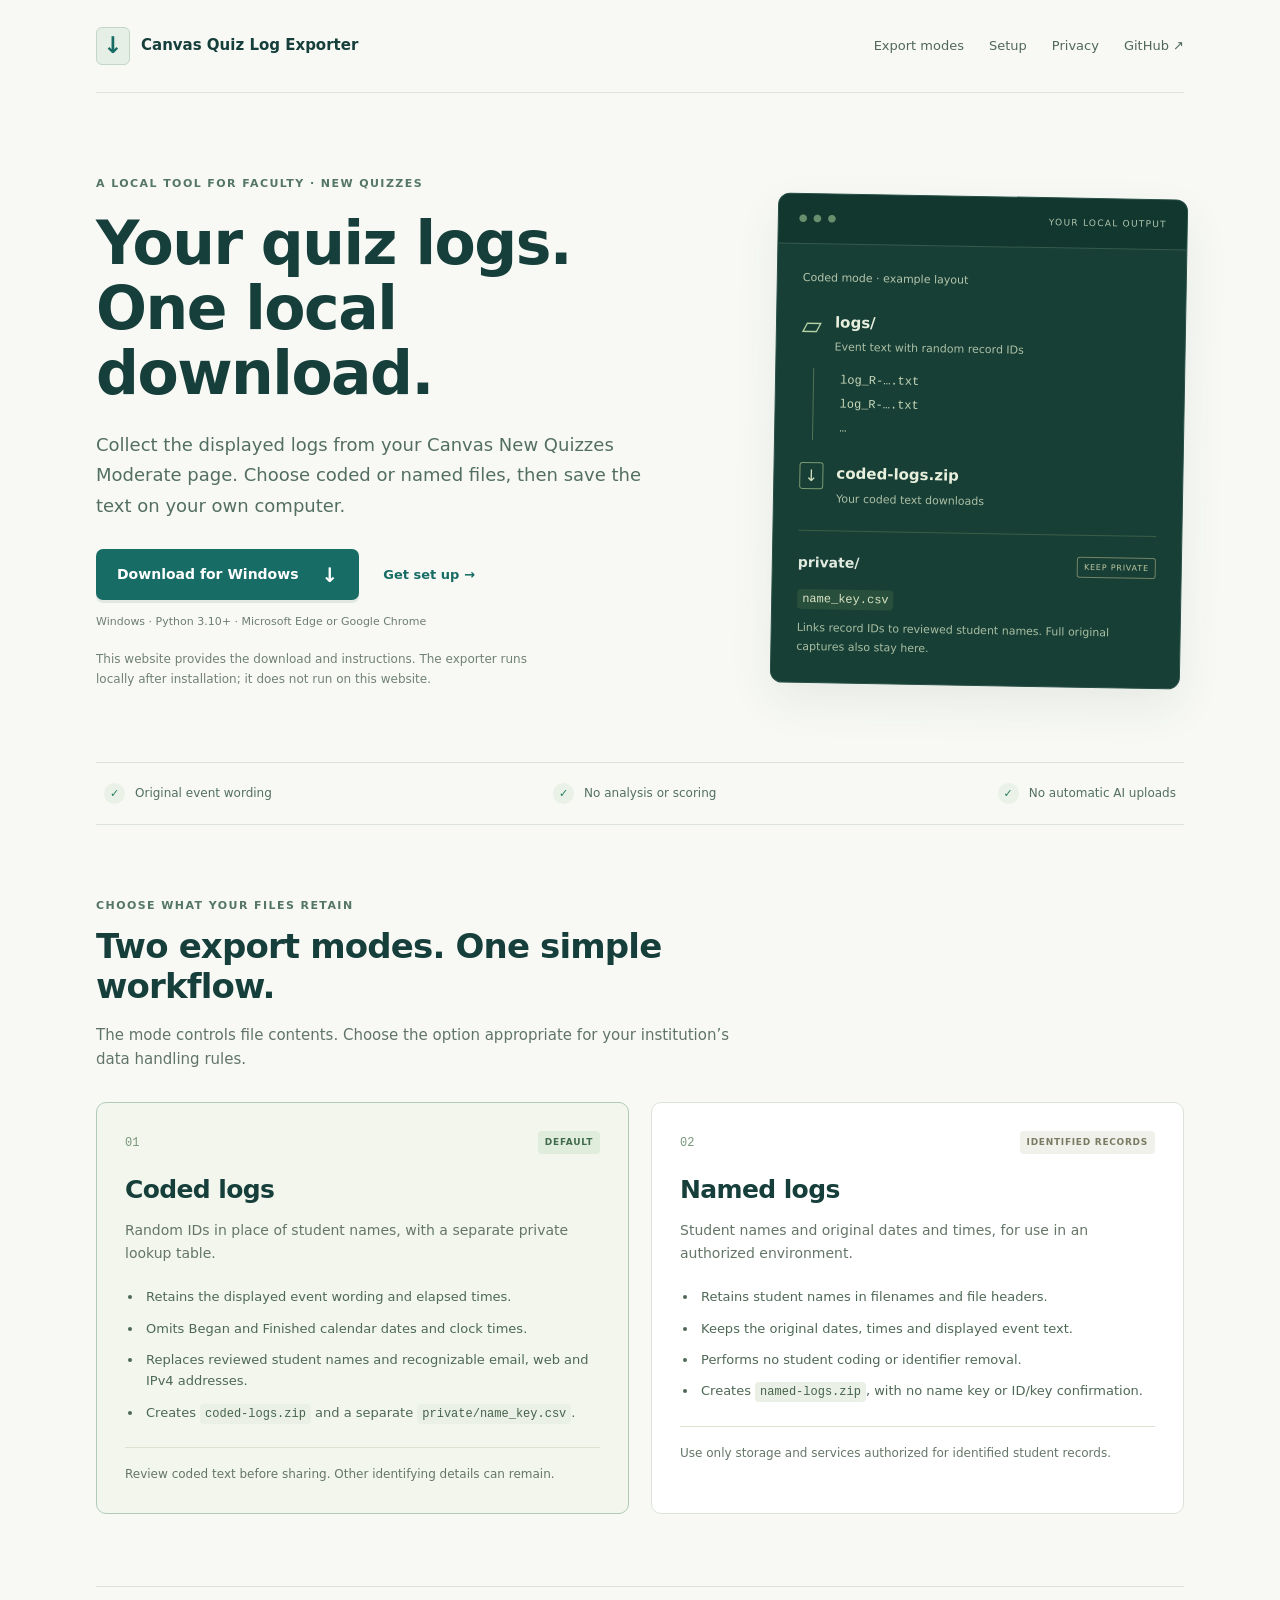
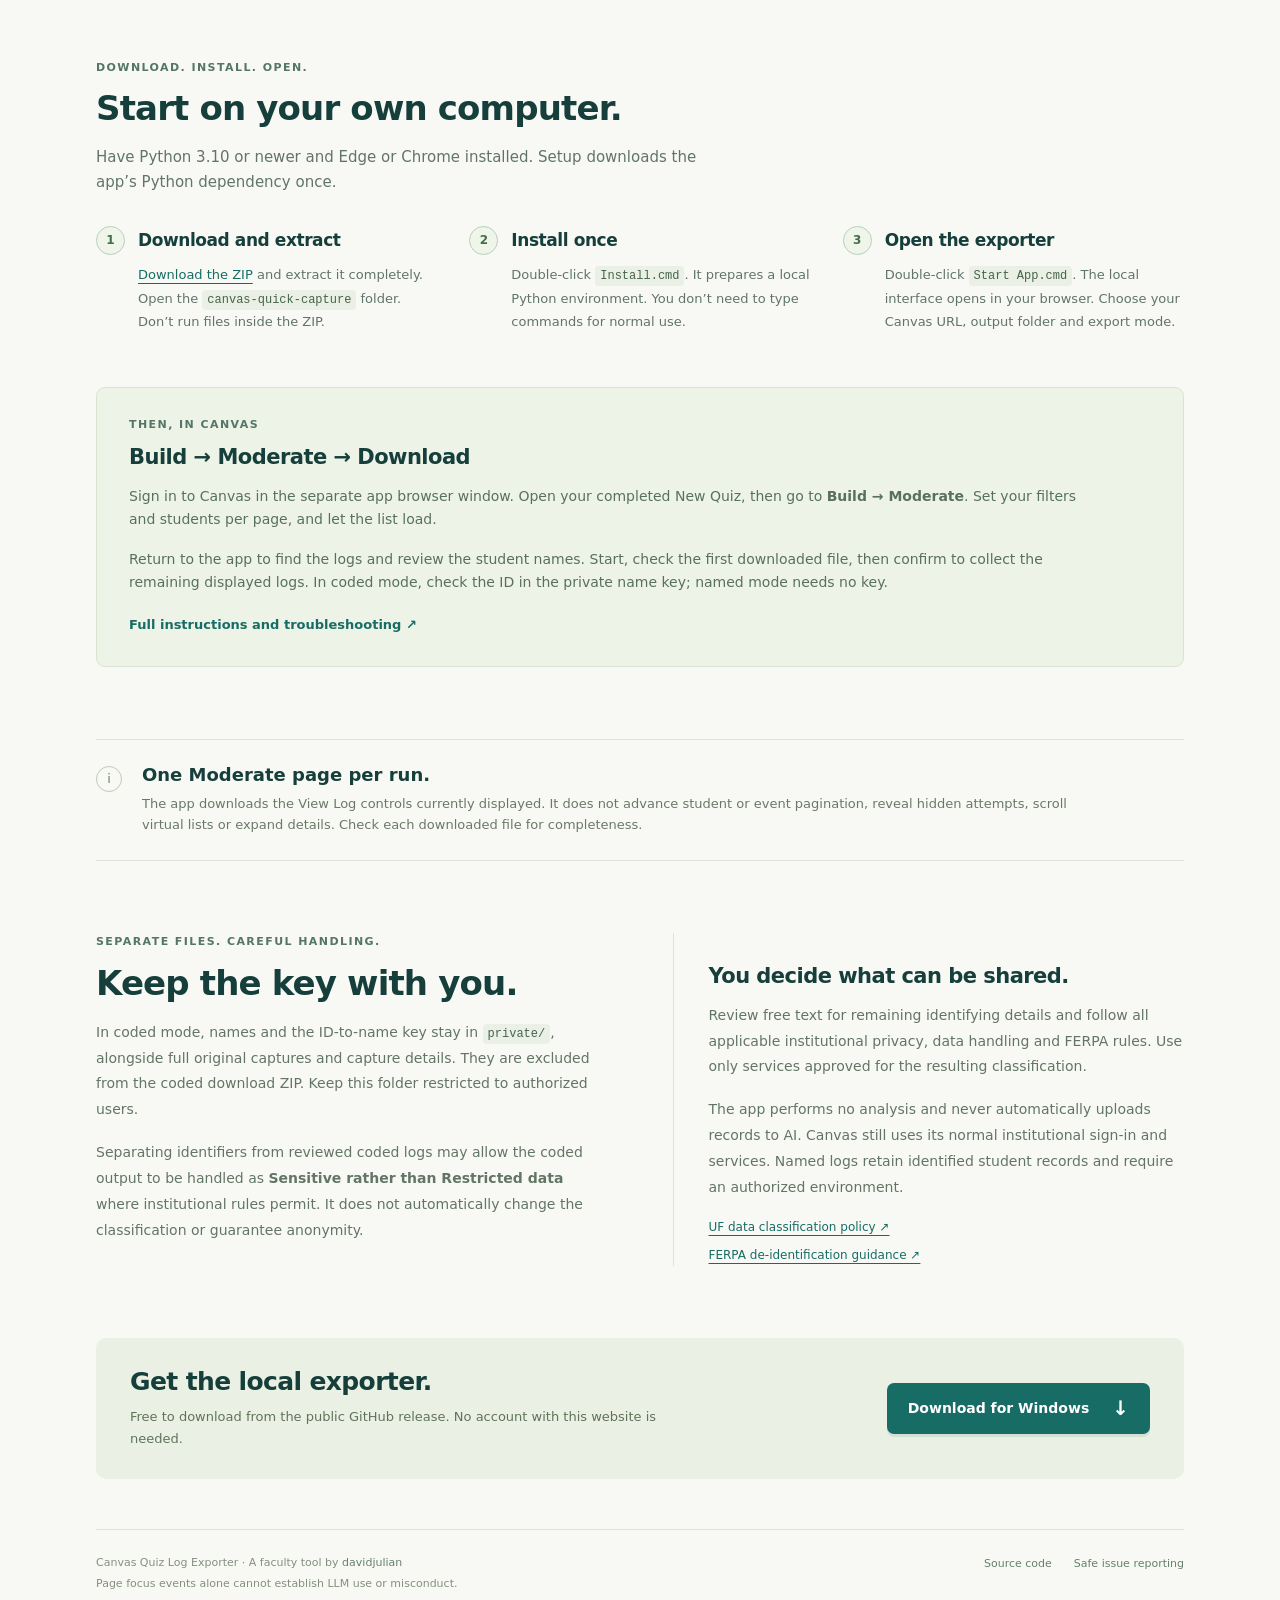
==== docs/index.html @ a165fd44 "Publish GitHub Pages download and setup website" ====
<!doctype html>
<html lang="en">
<head>
  <meta charset="utf-8">
  <meta name="viewport" content="width=device-width, initial-scale=1">
  <meta name="description" content="Download Canvas New Quizzes logs with a local Windows app. Choose coded IDs with a private name key, or named logs for an approved environment.">
  <meta name="referrer" content="no-referrer">
  <meta http-equiv="Content-Security-Policy" content="default-src 'none'; style-src 'self'; img-src 'self'; base-uri 'none'; form-action 'none'">
  <meta name="theme-color" content="#176c65">
  <title>Canvas Quiz Log Exporter — Download &amp; setup</title>
  <link rel="stylesheet" href="./style.css">
</head>
<body>
<a class="skip" href="#main">Skip to content</a>
<div class="shell">
  <header class="header">
    <a href="#" class="brand" aria-label="Canvas Quiz Log Exporter home"><span class="brand-icon" aria-hidden="true">↓</span><span>Canvas Quiz Log Exporter</span></a>
    <nav aria-label="Main navigation"><a href="#modes">Export modes</a><a href="#setup">Setup</a><a href="#privacy">Privacy</a><a href="https://github.com/davidjulian/canvas-quiz-log-exporter">GitHub <span aria-hidden="true">↗</span></a></nav>
  </header>

  <main id="main">
    <section class="hero" aria-labelledby="hero-title">
      <div class="hero-copy"><div class="eyebrow">A LOCAL TOOL FOR FACULTY · NEW QUIZZES</div>
        <h1 id="hero-title">Your quiz logs.<br>One local download.</h1>
        <p class="intro">Collect the displayed logs from your Canvas New Quizzes Moderate page. Choose coded or named files, then save the text on your own computer.</p>
        <div class="hero-actions"><a class="button primary" href="https://github.com/davidjulian/canvas-quiz-log-exporter/releases/latest/download/canvas-quick-capture.zip">Download for Windows <span aria-hidden="true">↓</span></a><a class="text-link" href="#setup">Get set up <span aria-hidden="true">→</span></a></div>
        <p class="requirements">Windows · Python 3.10+ · Microsoft Edge or Google Chrome</p>
        <p class="local-explainer">This website provides the download and instructions. The exporter runs locally after installation; it does not run on this website.</p>
      </div>
      <aside class="folder-preview" aria-label="Example file layout in coded mode">
        <div class="preview-top"><span class="preview-dots" aria-hidden="true">● ● ●</span><span>YOUR LOCAL OUTPUT</span></div>
        <div class="preview-content"><div class="preview-label">Coded mode · example layout</div>
          <div class="file-row"><span class="folder" aria-hidden="true">▱</span><div><strong>logs/</strong><small>Event text with random record IDs</small></div></div>
          <div class="tree-file">log_R-….txt<br>log_R-….txt<br>…</div>
          <div class="file-row zip-row"><span class="file-symbol" aria-hidden="true">↓</span><div><strong>coded-logs.zip</strong><small>Your coded text downloads</small></div></div>
          <div class="private-box"><div class="private-title"><strong>private/</strong><span>KEEP PRIVATE</span></div><code>name_key.csv</code><p>Links record IDs to reviewed student names. Full original captures also stay here.</p></div>
        </div>
      </aside>
    </section>

    <div class="principles" aria-label="App behavior"><span><i aria-hidden="true">✓</i> Original event wording</span><span><i aria-hidden="true">✓</i> No analysis or scoring</span><span><i aria-hidden="true">✓</i> No automatic AI uploads</span></div>

    <section id="modes" class="section" aria-labelledby="modes-title">
      <div class="section-heading"><div class="eyebrow">CHOOSE WHAT YOUR FILES RETAIN</div><h2 id="modes-title">Two export modes. One simple workflow.</h2><p>The mode controls file contents. Choose the option appropriate for your institution’s data handling rules.</p></div>
      <div class="mode-grid">
        <article class="mode-card coded"><div class="mode-heading"><span class="mode-number">01</span><span class="badge">DEFAULT</span></div><h3>Coded logs</h3><p>Random IDs in place of student names, with a separate private lookup table.</p><ul><li>Retains the displayed event wording and elapsed times.</li><li>Omits Began and Finished calendar dates and clock times.</li><li>Replaces reviewed student names and recognizable email, web and IPv4 addresses.</li><li>Creates <code>coded-logs.zip</code> and a separate <code>private/name_key.csv</code>.</li></ul><p class="mode-note">Review coded text before sharing. Other identifying details can remain.</p></article>
        <article class="mode-card"><div class="mode-heading"><span class="mode-number">02</span><span class="badge neutral">IDENTIFIED RECORDS</span></div><h3>Named logs</h3><p>Student names and original dates and times, for use in an authorized environment.</p><ul><li>Retains student names in filenames and file headers.</li><li>Keeps the original dates, times and displayed event text.</li><li>Performs no student coding or identifier removal.</li><li>Creates <code>named-logs.zip</code>, with no name key or ID/key confirmation.</li></ul><p class="mode-note">Use only storage and services authorized for identified student records.</p></article>
      </div>
    </section>

    <section id="setup" class="section setup-section" aria-labelledby="setup-title">
      <div class="section-heading"><div class="eyebrow">DOWNLOAD. INSTALL. OPEN.</div><h2 id="setup-title">Start on your own computer.</h2><p>Have Python 3.10 or newer and Edge or Chrome installed. Setup downloads the app’s Python dependency once.</p></div>
      <ol class="setup-steps"><li><span class="step-number">1</span><div><h3>Download and extract</h3><p><a href="https://github.com/davidjulian/canvas-quiz-log-exporter/releases/latest/download/canvas-quick-capture.zip">Download the ZIP</a> and extract it completely. Open the <code>canvas-quick-capture</code> folder. Don’t run files inside the ZIP.</p></div></li><li><span class="step-number">2</span><div><h3>Install once</h3><p>Double-click <code>Install.cmd</code>. It prepares a local Python environment. You don’t need to type commands for normal use.</p></div></li><li><span class="step-number">3</span><div><h3>Open the exporter</h3><p>Double-click <code>Start App.cmd</code>. The local interface opens in your browser. Choose your Canvas URL, output folder and export mode.</p></div></li></ol>
      <div class="inside-app"><div class="eyebrow">THEN, IN CANVAS</div><h3>Build → Moderate → Download</h3><p>Sign in to Canvas in the separate app browser window. Open your completed New Quiz, then go to <strong>Build → Moderate</strong>. Set your filters and students per page, and let the list load.</p><p>Return to the app to find the logs and review the student names. Start, check the first downloaded file, then confirm to collect the remaining displayed logs. In coded mode, check the ID in the private name key; named mode needs no key.</p><a class="text-link" href="https://github.com/davidjulian/canvas-quiz-log-exporter#readme">Full instructions and troubleshooting <span aria-hidden="true">↗</span></a></div>
    </section>

    <section class="scope-band" aria-labelledby="scope-title"><span class="scope-mark" aria-hidden="true">i</span><div><h2 id="scope-title">One Moderate page per run.</h2><p>The app downloads the View Log controls currently displayed. It does not advance student or event pagination, reveal hidden attempts, scroll virtual lists or expand details. Check each downloaded file for completeness.</p></div></section>

    <section id="privacy" class="section privacy-section" aria-labelledby="privacy-title">
      <div><div class="eyebrow">SEPARATE FILES. CAREFUL HANDLING.</div><h2 id="privacy-title">Keep the key with you.</h2><p>In coded mode, names and the ID-to-name key stay in <code>private/</code>, alongside full original captures and capture details. They are excluded from the coded download ZIP. Keep this folder restricted to authorized users.</p><p>Separating identifiers from reviewed coded logs may allow the coded output to be handled as <strong>Sensitive rather than Restricted data</strong> where institutional rules permit. It does not automatically change the classification or guarantee anonymity.</p></div>
      <div class="privacy-detail"><h3>You decide what can be shared.</h3><p>Review free text for remaining identifying details and follow all applicable institutional privacy, data handling and FERPA rules. Use only services approved for the resulting classification.</p><p>The app performs no analysis and never automatically uploads records to AI. Canvas still uses its normal institutional sign-in and services. Named logs retain identified student records and require an authorized environment.</p><div class="policy-links"><a href="https://policy.ufl.edu/policy/data-classification-policy/">UF data classification policy ↗</a><a href="https://studentprivacy.ed.gov/faq/what-constitutes-de-identified-records-and-information">FERPA de-identification guidance ↗</a></div></div>
    </section>

    <section class="closing"><div><h2>Get the local exporter.</h2><p>Free to download from the public GitHub release. No account with this website is needed.</p></div><a class="button primary" href="https://github.com/davidjulian/canvas-quiz-log-exporter/releases/latest/download/canvas-quick-capture.zip">Download for Windows <span aria-hidden="true">↓</span></a></section>
  </main>
  <footer class="footer"><p>Canvas Quiz Log Exporter · A faculty tool by <a href="https://github.com/davidjulian">davidjulian</a><br>Page focus events alone cannot establish LLM use or misconduct.</p><div><a href="https://github.com/davidjulian/canvas-quiz-log-exporter">Source code</a><a href="https://github.com/davidjulian/canvas-quiz-log-exporter/blob/main/SECURITY.md">Safe issue reporting</a></div></footer>
</div>
</body>
</html>
---- docs/style.css ----
:root{font-family:"Segoe UI",system-ui,-apple-system,BlinkMacSystemFont,sans-serif;font-size:16px;line-height:1.65;color:#243b3a;background:#f8f9f5;--ink:#163f3b;--teal:#176c65;--muted:#61746c;--line:#dbe3da}*{box-sizing:border-box}html{scroll-behavior:smooth;scroll-padding-top:24px}body{margin:0}a{color:var(--teal);text-underline-offset:4px}a:focus-visible{outline:3px solid #80bcb0;outline-offset:5px;border-radius:3px}.shell{max-width:1160px;margin:auto;padding:0 36px}.skip{position:absolute;top:-90px;left:20px;padding:10px 18px;background:#fff;z-index:10}.skip:focus{top:12px}.header{padding:27px 0;display:flex;gap:28px;justify-content:space-between;align-items:center;border-bottom:1px solid var(--line)}.brand{color:var(--ink);text-decoration:none;font-weight:650;display:flex;align-items:center;gap:11px;font-size:15px;line-height:1.3}.brand-icon{width:34px;height:38px;display:grid;place-items:center;background:#e6efe6;border:1px solid #c4d6c8;border-radius:6px;font-size:23px;color:var(--teal);flex-shrink:0}.header nav{display:flex;gap:25px;font-size:13px;align-items:center}.header nav a{color:#50665d;text-decoration:none}.header nav a:hover{color:var(--teal);text-decoration:underline}.hero{display:grid;grid-template-columns:minmax(0,1.25fr) minmax(0,.85fr);gap:75px;padding:82px 0 56px;align-items:center}.eyebrow{font-size:11px;letter-spacing:.13em;font-weight:700;color:#547568}h1,h2,h3{color:var(--ink);font-weight:650;line-height:1.15;letter-spacing:-.025em}h1{font-size:clamp(40px,4.7vw,60px);margin:18px 0 24px;line-height:1.08}h2{font-size:34px;margin:12px 0 17px}h3{font-size:21px;margin:0 0 12px;line-height:1.3}p{margin:0 0 17px}.intro{font-size:18px;line-height:1.7;color:#536e62;max-width:560px}.hero-actions{display:flex;align-items:center;flex-wrap:wrap;gap:24px;margin:28px 0 13px}.button{display:inline-flex;align-items:center;gap:23px;text-decoration:none;border-radius:7px;padding:14px 21px;font-size:14px;font-weight:650;white-space:nowrap}.button.primary{background:var(--teal);color:#fff;box-shadow:0 3px 0 #09463e18}.button.primary:hover{background:#115951}.button span{font-size:20px;line-height:1}.text-link{font-size:13px;text-decoration:none;font-weight:650}.text-link:hover{text-decoration:underline}.requirements{font-size:11px;color:#6e7e73;margin-bottom:17px}.local-explainer{font-size:12px;color:#708175;max-width:440px;line-height:1.7}.folder-preview{border:1px solid #274f46;border-radius:12px;overflow:hidden;background:#173f36;color:#e1eade;box-shadow:0 18px 45px #23433615;transform:rotate(1deg)}.preview-top{display:flex;justify-content:space-between;gap:20px;align-items:center;padding:16px 20px;background:#12372f;border-bottom:1px solid #365b4c;font-size:9px;letter-spacing:.14em;color:#afc4ad}.preview-dots{font-size:10px;letter-spacing:.12em;color:#678e6d}.preview-content{padding:25px}.preview-label{font-size:11px;color:#b4c5ab;margin-bottom:22px}.file-row{display:flex;gap:13px;align-items:start}.file-row strong{font-size:15px;font-weight:600;color:#e8efdd}.file-row small{display:block;font-size:11px;color:#acbfa5;margin-top:3px}.folder{font-size:26px;color:#b7d2a5;line-height:1.3}.tree-file{border-left:1px solid #527353;margin:12px 0 20px 12px;padding-left:26px;color:#cbdabc;font:12px/2 Consolas,monospace}.file-symbol{border:1px solid #7b9871;border-radius:3px;width:24px;height:27px;text-align:center;color:#d0e0bf;line-height:25px;margin-top:2px}.zip-row{padding:0 0 22px;border-bottom:1px solid #3b5e47}.private-box{padding-top:20px}.private-title{display:flex;justify-content:space-between;align-items:center;margin-bottom:10px;font-size:14px}.private-title span{font-size:8px;letter-spacing:.1em;color:#bec8a2;border:1px solid #748368;border-radius:3px;padding:3px 6px}.private-box code{font-size:12px;background:#284f3c;color:#d8e2c3}.private-box p{font-size:11px;color:#a8bea2;line-height:1.7;margin:9px 0 0}.principles{display:flex;justify-content:space-between;gap:20px;border-top:1px solid var(--line);border-bottom:1px solid var(--line);padding:20px 8px;font-size:12px;color:#526f60}.principles span{display:flex;align-items:center;gap:10px}.principles i{font-style:normal;color:#287e61;background:#eaf1e6;border-radius:50%;width:21px;height:21px;display:grid;place-items:center;font-size:11px}.section{padding:72px 0}.section-heading{max-width:720px;margin-bottom:30px}.section-heading p{font-size:15px;color:var(--muted);max-width:640px}.mode-grid{display:grid;grid-template-columns:1fr 1fr;gap:22px}.mode-card{background:white;border:1px solid var(--line);border-radius:10px;padding:28px}.mode-card.coded{border-color:#afcbb5;background:#f2f6ed}.mode-heading{display:flex;align-items:center;justify-content:space-between;margin-bottom:20px}.mode-number{font:12px Consolas,monospace;color:#78967c}.badge{font-size:9px;letter-spacing:.08em;font-weight:700;color:#416b4d;background:#e1eddc;border-radius:4px;padding:4px 7px}.badge.neutral{background:#f1f1eb;color:#7a7b62}.mode-card>p{font-size:14px;line-height:1.7;color:#657668}.mode-card h3{font-size:25px}.mode-card ul{padding-left:18px;margin:20px 0 23px;font-size:13px;color:#4e6856}.mode-card li{padding-left:3px;margin:10px 0}.mode-card .mode-note{font-size:12px;border-top:1px solid #dae3d1;padding-top:16px;margin-bottom:0}code{font:12px/1.7 Consolas,monospace;background:#eaf0e5;color:#46634c;padding:3px 5px;border-radius:4px;overflow-wrap:anywhere}.setup-section{border-top:1px solid var(--line)}.setup-steps{list-style:none;padding:0;margin:32px 0 36px;display:grid;grid-template-columns:repeat(3,1fr);gap:32px}.setup-steps li{display:flex;align-items:start;gap:13px}.step-number{display:grid;place-items:center;flex-shrink:0;border:1px solid #b7d0bc;background:#eff5e9;color:#426e4b;width:29px;height:29px;border-radius:50%;font-size:12px;font-weight:600}.setup-steps h3{font-size:17px;margin-top:3px}.setup-steps p{font-size:13px;color:var(--muted);line-height:1.8}.inside-app{background:#eef3e8;border:1px solid #d9e4d0;border-radius:9px;padding:28px 32px}.inside-app h3{margin:10px 0 14px}.inside-app p{font-size:14px;color:#58715b;max-width:950px}.scope-band{display:flex;gap:20px;align-items:start;border-top:1px solid var(--line);border-bottom:1px solid var(--line);padding:25px 0}.scope-mark{display:grid;place-items:center;flex-shrink:0;width:26px;height:26px;border:1px solid #bccbb9;border-radius:50%;font-size:13px;color:#728164;margin-top:1px}.scope-band h2{font-size:18px;margin:0 0 7px;letter-spacing:0}.scope-band p{font-size:13px;color:#6a7966;margin:0;max-width:950px}.privacy-section{display:grid;grid-template-columns:1fr 1fr;gap:65px}.privacy-section p{font-size:14px;line-height:1.85;color:#637565}.privacy-detail{border-left:1px solid var(--line);padding-left:35px;padding-top:30px}.privacy-detail h3{font-size:21px}.policy-links{display:flex;flex-direction:column;gap:8px;font-size:12px}.closing{display:flex;align-items:center;justify-content:space-between;gap:32px;background:#eaf1e4;border-radius:10px;padding:30px 34px;margin:0 0 50px}.closing h2{font-size:25px;margin:0 0 10px}.closing p{font-size:13px;max-width:550px;color:#607359;margin:0}.footer{display:flex;justify-content:space-between;gap:25px;border-top:1px solid var(--line);padding:23px 0 30px;font-size:11px;color:#82907c}.footer p{margin:0;line-height:1.9}.footer>div{display:flex;gap:22px;align-items:start;padding-top:2px}.footer a{color:#65806a;text-decoration:none}.footer a:hover{text-decoration:underline}@media(max-width:980px){.shell{padding:0 26px}.header nav{gap:18px}.hero{gap:35px;padding-top:60px}.preview-content{padding:21px}.privacy-section{gap:32px}.privacy-detail{padding-left:24px}.setup-steps{gap:22px}}@media(max-width:760px){.header{flex-wrap:wrap;gap:18px}.header nav{width:100%;justify-content:space-between;font-size:12px}.hero{grid-template-columns:1fr;padding:44px 0 35px;gap:28px}h1{font-size:46px}.folder-preview{transform:none;max-width:470px;width:100%}.principles{flex-wrap:wrap;justify-content:start;gap:13px 24px;padding:18px 0;font-size:11px}.section{padding:48px 0}h2{font-size:28px}.mode-grid{grid-template-columns:1fr}.setup-steps{grid-template-columns:1fr;gap:16px}.setup-steps p{margin-bottom:0}.privacy-section{grid-template-columns:1fr;gap:12px}.privacy-detail{border-left:0;border-top:1px solid var(--line);padding:25px 0 0}.closing{flex-wrap:wrap;padding:26px}.footer{flex-wrap:wrap;gap:14px}}@media(max-width:420px){.shell{padding:0 20px}.brand{font-size:14px}.eyebrow{font-size:9px;letter-spacing:.1em}h1{font-size:39px}.intro{font-size:16px}.hero-actions{gap:20px}.button{padding:13px 18px;font-size:13px}.mode-card{padding:23px}.inside-app{padding:23px}.header nav{gap:12px}.principles span{font-size:11px}.closing{padding:23px}}@media(prefers-reduced-motion:reduce){html{scroll-behavior:auto}}
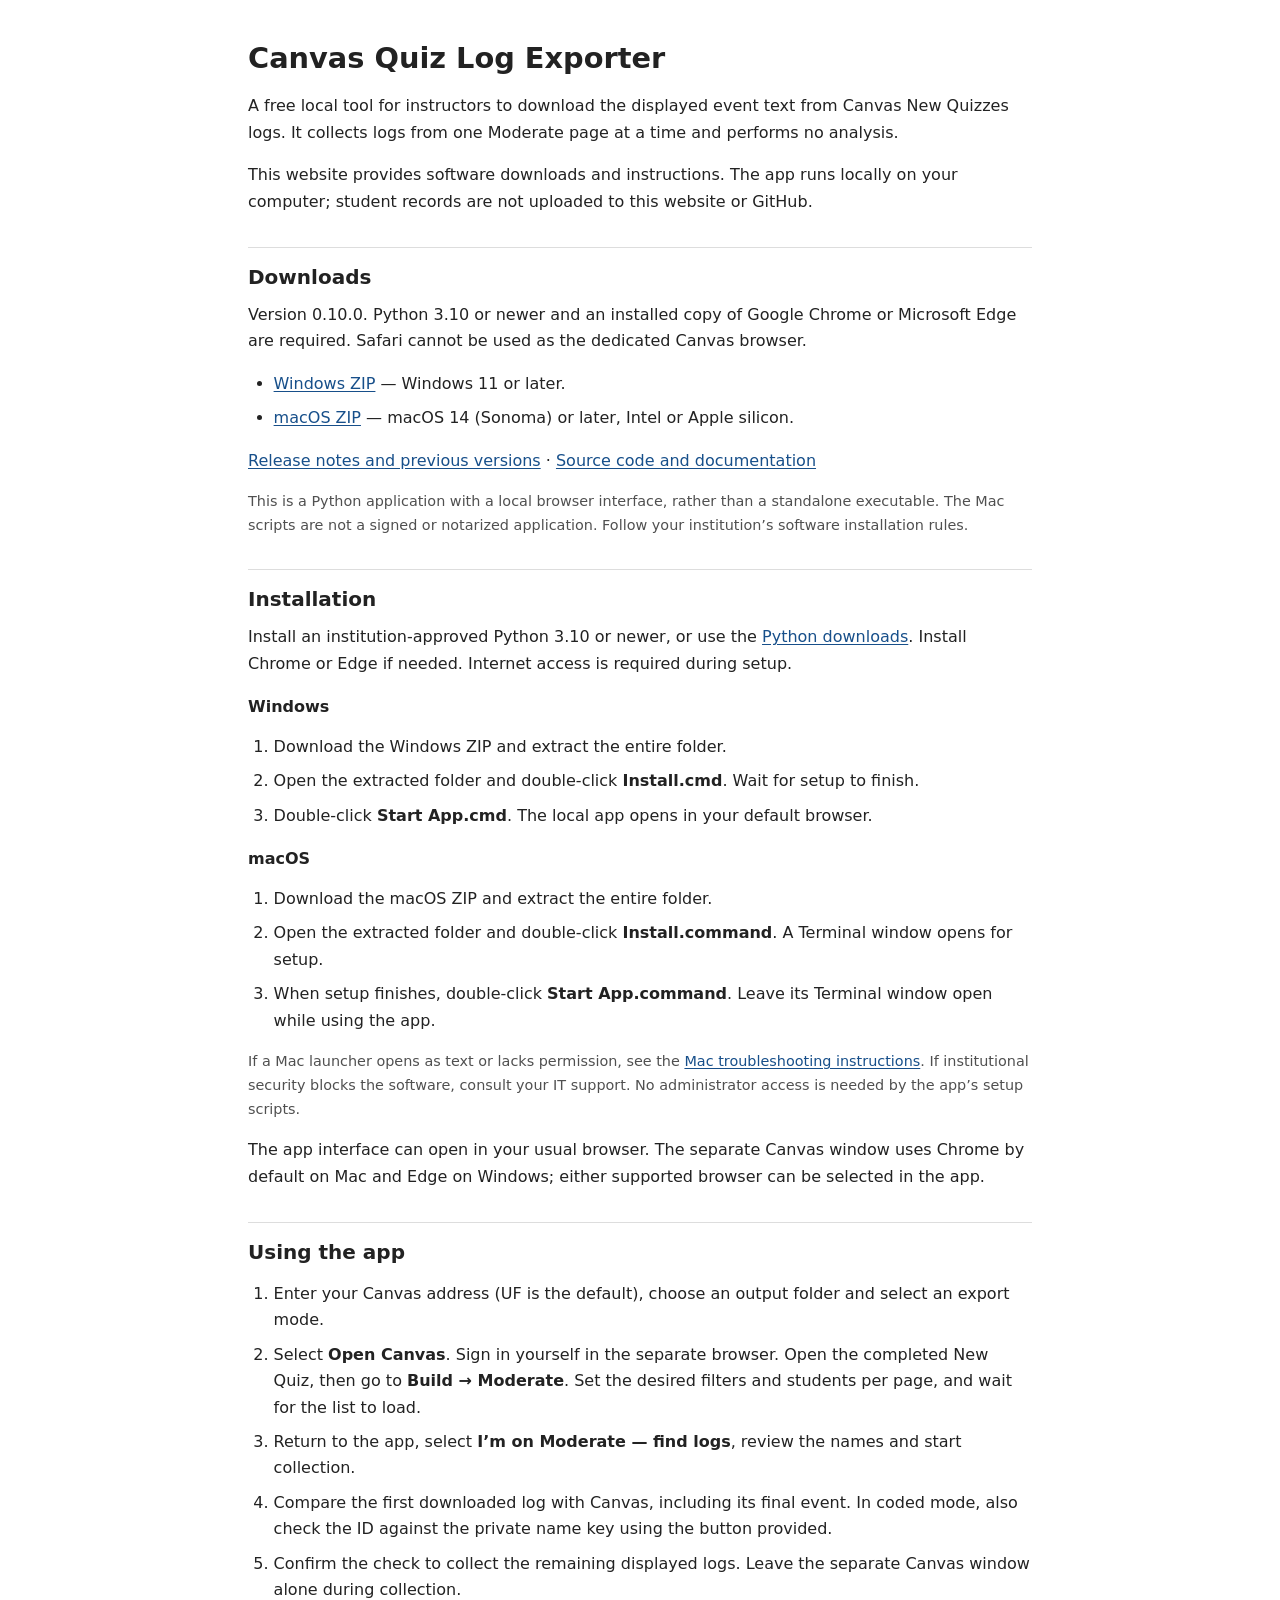
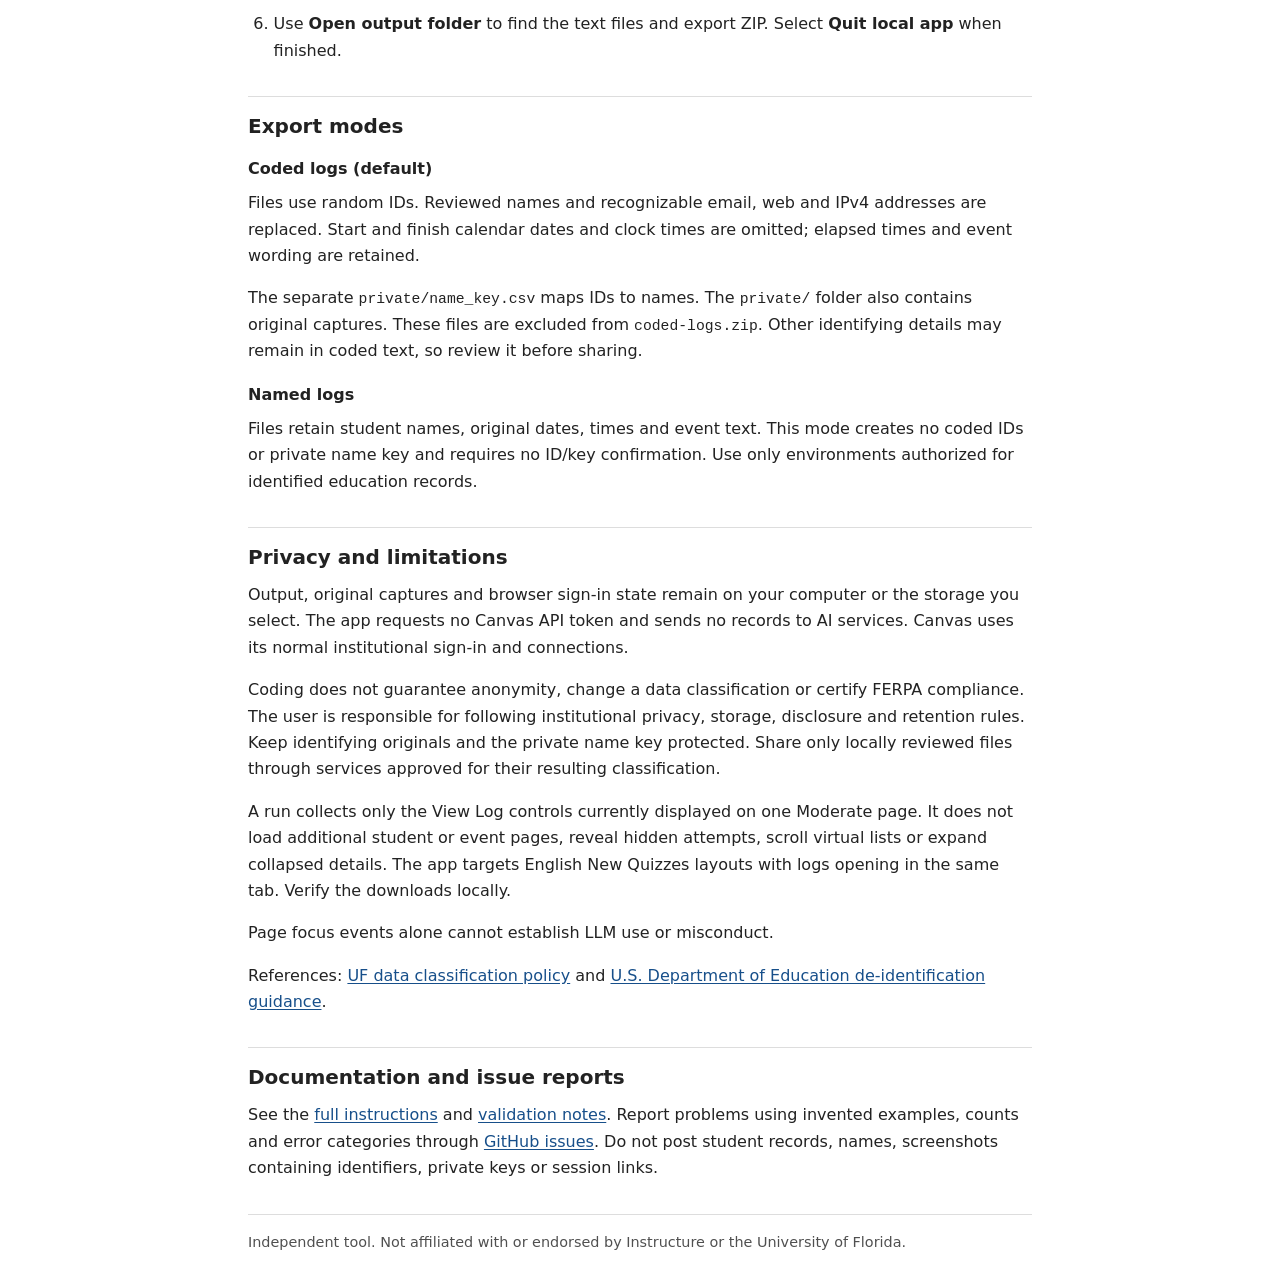
==== commit 5820ff10: "Replace promotional download page with plain instructions and record Mac validation" ====
--- a/docs/index.html
+++ b/docs/index.html
@@ -3,67 +3,81 @@
 <head>
   <meta charset="utf-8">
   <meta name="viewport" content="width=device-width, initial-scale=1">
-  <meta name="description" content="Download Canvas New Quizzes logs with a local Windows app. Choose coded IDs with a private name key, or named logs for an approved environment.">
-  <meta name="referrer" content="no-referrer">
-  <meta http-equiv="Content-Security-Policy" content="default-src 'none'; style-src 'self'; img-src 'self'; base-uri 'none'; form-action 'none'">
-  <meta name="theme-color" content="#176c65">
-  <title>Canvas Quiz Log Exporter — Download &amp; setup</title>
-  <link rel="stylesheet" href="./style.css">
+  <meta name="description" content="Downloads, setup instructions and limitations for a free local Canvas New Quizzes log exporter.">
+  <title>Canvas Quiz Log Exporter — downloads and instructions</title>
+  <link rel="stylesheet" href="style.css">
 </head>
 <body>
-<a class="skip" href="#main">Skip to content</a>
-<div class="shell">
-  <header class="header">
-    <a href="#" class="brand" aria-label="Canvas Quiz Log Exporter home"><span class="brand-icon" aria-hidden="true">↓</span><span>Canvas Quiz Log Exporter</span></a>
-    <nav aria-label="Main navigation"><a href="#modes">Export modes</a><a href="#setup">Setup</a><a href="#privacy">Privacy</a><a href="https://github.com/davidjulian/canvas-quiz-log-exporter">GitHub <span aria-hidden="true">↗</span></a></nav>
-  </header>
+<main>
+  <h1>Canvas Quiz Log Exporter</h1>
+  <p>A free local tool for instructors to download the displayed event text from Canvas New Quizzes logs. It collects logs from one Moderate page at a time and performs no analysis.</p>
+  <p>This website provides software downloads and instructions. The app runs locally on your computer; student records are not uploaded to this website or GitHub.</p>
 
-  <main id="main">
-    <section class="hero" aria-labelledby="hero-title">
-      <div class="hero-copy"><div class="eyebrow">A LOCAL TOOL FOR FACULTY · NEW QUIZZES</div>
-        <h1 id="hero-title">Your quiz logs.<br>One local download.</h1>
-        <p class="intro">Collect the displayed logs from your Canvas New Quizzes Moderate page. Choose coded or named files, then save the text on your own computer.</p>
-        <div class="hero-actions"><a class="button primary" href="https://github.com/davidjulian/canvas-quiz-log-exporter/releases/latest/download/canvas-quick-capture.zip">Download for Windows <span aria-hidden="true">↓</span></a><a class="text-link" href="#setup">Get set up <span aria-hidden="true">→</span></a></div>
-        <p class="requirements">Windows · Python 3.10+ · Microsoft Edge or Google Chrome</p>
-        <p class="local-explainer">This website provides the download and instructions. The exporter runs locally after installation; it does not run on this website.</p>
-      </div>
-      <aside class="folder-preview" aria-label="Example file layout in coded mode">
-        <div class="preview-top"><span class="preview-dots" aria-hidden="true">● ● ●</span><span>YOUR LOCAL OUTPUT</span></div>
-        <div class="preview-content"><div class="preview-label">Coded mode · example layout</div>
-          <div class="file-row"><span class="folder" aria-hidden="true">▱</span><div><strong>logs/</strong><small>Event text with random record IDs</small></div></div>
-          <div class="tree-file">log_R-….txt<br>log_R-….txt<br>…</div>
-          <div class="file-row zip-row"><span class="file-symbol" aria-hidden="true">↓</span><div><strong>coded-logs.zip</strong><small>Your coded text downloads</small></div></div>
-          <div class="private-box"><div class="private-title"><strong>private/</strong><span>KEEP PRIVATE</span></div><code>name_key.csv</code><p>Links record IDs to reviewed student names. Full original captures also stay here.</p></div>
-        </div>
-      </aside>
-    </section>
+  <section aria-labelledby="downloads">
+    <h2 id="downloads">Downloads</h2>
+    <p>Version 0.10.0. Python 3.10 or newer and an installed copy of Google Chrome or Microsoft Edge are required. Safari cannot be used as the dedicated Canvas browser.</p>
+    <ul>
+      <li><a href="https://github.com/davidjulian/canvas-quiz-log-exporter/releases/latest/download/canvas-quick-capture.zip">Windows ZIP</a> — Windows 11 or later.</li>
+      <li><a href="https://github.com/davidjulian/canvas-quiz-log-exporter/releases/latest/download/canvas-quiz-log-exporter-macos.zip">macOS ZIP</a> — macOS 14 (Sonoma) or later, Intel or Apple silicon.</li>
+    </ul>
+    <p><a href="https://github.com/davidjulian/canvas-quiz-log-exporter/releases">Release notes and previous versions</a> · <a href="https://github.com/davidjulian/canvas-quiz-log-exporter">Source code and documentation</a></p>
+    <p class="note">This is a Python application with a local browser interface, rather than a standalone executable. The Mac scripts are not a signed or notarized application. Follow your institution’s software installation rules.</p>
+  </section>
 
-    <div class="principles" aria-label="App behavior"><span><i aria-hidden="true">✓</i> Original event wording</span><span><i aria-hidden="true">✓</i> No analysis or scoring</span><span><i aria-hidden="true">✓</i> No automatic AI uploads</span></div>
+  <section aria-labelledby="setup">
+    <h2 id="setup">Installation</h2>
+    <p>Install an institution-approved Python 3.10 or newer, or use the <a href="https://www.python.org/downloads/">Python downloads</a>. Install Chrome or Edge if needed. Internet access is required during setup.</p>
+    <h3>Windows</h3>
+    <ol>
+      <li>Download the Windows ZIP and extract the entire folder.</li>
+      <li>Open the extracted folder and double-click <strong>Install.cmd</strong>. Wait for setup to finish.</li>
+      <li>Double-click <strong>Start App.cmd</strong>. The local app opens in your default browser.</li>
+    </ol>
+    <h3>macOS</h3>
+    <ol>
+      <li>Download the macOS ZIP and extract the entire folder.</li>
+      <li>Open the extracted folder and double-click <strong>Install.command</strong>. A Terminal window opens for setup.</li>
+      <li>When setup finishes, double-click <strong>Start App.command</strong>. Leave its Terminal window open while using the app.</li>
+    </ol>
+    <p class="note">If a Mac launcher opens as text or lacks permission, see the <a href="https://github.com/davidjulian/canvas-quiz-log-exporter/blob/main/README.md#macos">Mac troubleshooting instructions</a>. If institutional security blocks the software, consult your IT support. No administrator access is needed by the app’s setup scripts.</p>
+    <p>The app interface can open in your usual browser. The separate Canvas window uses Chrome by default on Mac and Edge on Windows; either supported browser can be selected in the app.</p>
+  </section>
 
-    <section id="modes" class="section" aria-labelledby="modes-title">
-      <div class="section-heading"><div class="eyebrow">CHOOSE WHAT YOUR FILES RETAIN</div><h2 id="modes-title">Two export modes. One simple workflow.</h2><p>The mode controls file contents. Choose the option appropriate for your institution’s data handling rules.</p></div>
-      <div class="mode-grid">
-        <article class="mode-card coded"><div class="mode-heading"><span class="mode-number">01</span><span class="badge">DEFAULT</span></div><h3>Coded logs</h3><p>Random IDs in place of student names, with a separate private lookup table.</p><ul><li>Retains the displayed event wording and elapsed times.</li><li>Omits Began and Finished calendar dates and clock times.</li><li>Replaces reviewed student names and recognizable email, web and IPv4 addresses.</li><li>Creates <code>coded-logs.zip</code> and a separate <code>private/name_key.csv</code>.</li></ul><p class="mode-note">Review coded text before sharing. Other identifying details can remain.</p></article>
-        <article class="mode-card"><div class="mode-heading"><span class="mode-number">02</span><span class="badge neutral">IDENTIFIED RECORDS</span></div><h3>Named logs</h3><p>Student names and original dates and times, for use in an authorized environment.</p><ul><li>Retains student names in filenames and file headers.</li><li>Keeps the original dates, times and displayed event text.</li><li>Performs no student coding or identifier removal.</li><li>Creates <code>named-logs.zip</code>, with no name key or ID/key confirmation.</li></ul><p class="mode-note">Use only storage and services authorized for identified student records.</p></article>
-      </div>
-    </section>
+  <section aria-labelledby="workflow">
+    <h2 id="workflow">Using the app</h2>
+    <ol>
+      <li>Enter your Canvas address (UF is the default), choose an output folder and select an export mode.</li>
+      <li>Select <strong>Open Canvas</strong>. Sign in yourself in the separate browser. Open the completed New Quiz, then go to <strong>Build → Moderate</strong>. Set the desired filters and students per page, and wait for the list to load.</li>
+      <li>Return to the app, select <strong>I’m on Moderate — find logs</strong>, review the names and start collection.</li>
+      <li>Compare the first downloaded log with Canvas, including its final event. In coded mode, also check the ID against the private name key using the button provided.</li>
+      <li>Confirm the check to collect the remaining displayed logs. Leave the separate Canvas window alone during collection.</li>
+      <li>Use <strong>Open output folder</strong> to find the text files and export ZIP. Select <strong>Quit local app</strong> when finished.</li>
+    </ol>
+  </section>
 
-    <section id="setup" class="section setup-section" aria-labelledby="setup-title">
-      <div class="section-heading"><div class="eyebrow">DOWNLOAD. INSTALL. OPEN.</div><h2 id="setup-title">Start on your own computer.</h2><p>Have Python 3.10 or newer and Edge or Chrome installed. Setup downloads the app’s Python dependency once.</p></div>
-      <ol class="setup-steps"><li><span class="step-number">1</span><div><h3>Download and extract</h3><p><a href="https://github.com/davidjulian/canvas-quiz-log-exporter/releases/latest/download/canvas-quick-capture.zip">Download the ZIP</a> and extract it completely. Open the <code>canvas-quick-capture</code> folder. Don’t run files inside the ZIP.</p></div></li><li><span class="step-number">2</span><div><h3>Install once</h3><p>Double-click <code>Install.cmd</code>. It prepares a local Python environment. You don’t need to type commands for normal use.</p></div></li><li><span class="step-number">3</span><div><h3>Open the exporter</h3><p>Double-click <code>Start App.cmd</code>. The local interface opens in your browser. Choose your Canvas URL, output folder and export mode.</p></div></li></ol>
-      <div class="inside-app"><div class="eyebrow">THEN, IN CANVAS</div><h3>Build → Moderate → Download</h3><p>Sign in to Canvas in the separate app browser window. Open your completed New Quiz, then go to <strong>Build → Moderate</strong>. Set your filters and students per page, and let the list load.</p><p>Return to the app to find the logs and review the student names. Start, check the first downloaded file, then confirm to collect the remaining displayed logs. In coded mode, check the ID in the private name key; named mode needs no key.</p><a class="text-link" href="https://github.com/davidjulian/canvas-quiz-log-exporter#readme">Full instructions and troubleshooting <span aria-hidden="true">↗</span></a></div>
-    </section>
+  <section aria-labelledby="modes">
+    <h2 id="modes">Export modes</h2>
+    <h3>Coded logs (default)</h3>
+    <p>Files use random IDs. Reviewed names and recognizable email, web and IPv4 addresses are replaced. Start and finish calendar dates and clock times are omitted; elapsed times and event wording are retained.</p>
+    <p>The separate <code>private/name_key.csv</code> maps IDs to names. The <code>private/</code> folder also contains original captures. These files are excluded from <code>coded-logs.zip</code>. Other identifying details may remain in coded text, so review it before sharing.</p>
+    <h3>Named logs</h3>
+    <p>Files retain student names, original dates, times and event text. This mode creates no coded IDs or private name key and requires no ID/key confirmation. Use only environments authorized for identified education records.</p>
+  </section>
 
-    <section class="scope-band" aria-labelledby="scope-title"><span class="scope-mark" aria-hidden="true">i</span><div><h2 id="scope-title">One Moderate page per run.</h2><p>The app downloads the View Log controls currently displayed. It does not advance student or event pagination, reveal hidden attempts, scroll virtual lists or expand details. Check each downloaded file for completeness.</p></div></section>
+  <section aria-labelledby="privacy">
+    <h2 id="privacy">Privacy and limitations</h2>
+    <p>Output, original captures and browser sign-in state remain on your computer or the storage you select. The app requests no Canvas API token and sends no records to AI services. Canvas uses its normal institutional sign-in and connections.</p>
+    <p>Coding does not guarantee anonymity, change a data classification or certify FERPA compliance. The user is responsible for following institutional privacy, storage, disclosure and retention rules. Keep identifying originals and the private name key protected. Share only locally reviewed files through services approved for their resulting classification.</p>
+    <p>A run collects only the View Log controls currently displayed on one Moderate page. It does not load additional student or event pages, reveal hidden attempts, scroll virtual lists or expand collapsed details. The app targets English New Quizzes layouts with logs opening in the same tab. Verify the downloads locally.</p>
+    <p>Page focus events alone cannot establish LLM use or misconduct.</p>
+    <p>References: <a href="https://policy.ufl.edu/policy/data-classification-policy/">UF data classification policy</a> and <a href="https://studentprivacy.ed.gov/faq/what-constitutes-de-identified-records-and-information">U.S. Department of Education de-identification guidance</a>.</p>
+  </section>
 
-    <section id="privacy" class="section privacy-section" aria-labelledby="privacy-title">
-      <div><div class="eyebrow">SEPARATE FILES. CAREFUL HANDLING.</div><h2 id="privacy-title">Keep the key with you.</h2><p>In coded mode, names and the ID-to-name key stay in <code>private/</code>, alongside full original captures and capture details. They are excluded from the coded download ZIP. Keep this folder restricted to authorized users.</p><p>Separating identifiers from reviewed coded logs may allow the coded output to be handled as <strong>Sensitive rather than Restricted data</strong> where institutional rules permit. It does not automatically change the classification or guarantee anonymity.</p></div>
-      <div class="privacy-detail"><h3>You decide what can be shared.</h3><p>Review free text for remaining identifying details and follow all applicable institutional privacy, data handling and FERPA rules. Use only services approved for the resulting classification.</p><p>The app performs no analysis and never automatically uploads records to AI. Canvas still uses its normal institutional sign-in and services. Named logs retain identified student records and require an authorized environment.</p><div class="policy-links"><a href="https://policy.ufl.edu/policy/data-classification-policy/">UF data classification policy ↗</a><a href="https://studentprivacy.ed.gov/faq/what-constitutes-de-identified-records-and-information">FERPA de-identification guidance ↗</a></div></div>
-    </section>
-
-    <section class="closing"><div><h2>Get the local exporter.</h2><p>Free to download from the public GitHub release. No account with this website is needed.</p></div><a class="button primary" href="https://github.com/davidjulian/canvas-quiz-log-exporter/releases/latest/download/canvas-quick-capture.zip">Download for Windows <span aria-hidden="true">↓</span></a></section>
-  </main>
-  <footer class="footer"><p>Canvas Quiz Log Exporter · A faculty tool by <a href="https://github.com/davidjulian">davidjulian</a><br>Page focus events alone cannot establish LLM use or misconduct.</p><div><a href="https://github.com/davidjulian/canvas-quiz-log-exporter">Source code</a><a href="https://github.com/davidjulian/canvas-quiz-log-exporter/blob/main/SECURITY.md">Safe issue reporting</a></div></footer>
-</div>
+  <section aria-labelledby="help">
+    <h2 id="help">Documentation and issue reports</h2>
+    <p>See the <a href="https://github.com/davidjulian/canvas-quiz-log-exporter/blob/main/README.md">full instructions</a> and <a href="https://github.com/davidjulian/canvas-quiz-log-exporter/blob/main/VALIDATION.md">validation notes</a>. Report problems using invented examples, counts and error categories through <a href="https://github.com/davidjulian/canvas-quiz-log-exporter/issues">GitHub issues</a>. Do not post student records, names, screenshots containing identifiers, private keys or session links.</p>
+  </section>
+</main>
+<footer>Independent tool. Not affiliated with or endorsed by Instructure or the University of Florida.</footer>
 </body>
 </html>
--- a/docs/style.css
+++ b/docs/style.css
@@ -1 +1,17 @@
-:root{font-family:"Segoe UI",system-ui,-apple-system,BlinkMacSystemFont,sans-serif;font-size:16px;line-height:1.65;color:#243b3a;background:#f8f9f5;--ink:#163f3b;--teal:#176c65;--muted:#61746c;--line:#dbe3da}*{box-sizing:border-box}html{scroll-behavior:smooth;scroll-padding-top:24px}body{margin:0}a{color:var(--teal);text-underline-offset:4px}a:focus-visible{outline:3px solid #80bcb0;outline-offset:5px;border-radius:3px}.shell{max-width:1160px;margin:auto;padding:0 36px}.skip{position:absolute;top:-90px;left:20px;padding:10px 18px;background:#fff;z-index:10}.skip:focus{top:12px}.header{padding:27px 0;display:flex;gap:28px;justify-content:space-between;align-items:center;border-bottom:1px solid var(--line)}.brand{color:var(--ink);text-decoration:none;font-weight:650;display:flex;align-items:center;gap:11px;font-size:15px;line-height:1.3}.brand-icon{width:34px;height:38px;display:grid;place-items:center;background:#e6efe6;border:1px solid #c4d6c8;border-radius:6px;font-size:23px;color:var(--teal);flex-shrink:0}.header nav{display:flex;gap:25px;font-size:13px;align-items:center}.header nav a{color:#50665d;text-decoration:none}.header nav a:hover{color:var(--teal);text-decoration:underline}.hero{display:grid;grid-template-columns:minmax(0,1.25fr) minmax(0,.85fr);gap:75px;padding:82px 0 56px;align-items:center}.eyebrow{font-size:11px;letter-spacing:.13em;font-weight:700;color:#547568}h1,h2,h3{color:var(--ink);font-weight:650;line-height:1.15;letter-spacing:-.025em}h1{font-size:clamp(40px,4.7vw,60px);margin:18px 0 24px;line-height:1.08}h2{font-size:34px;margin:12px 0 17px}h3{font-size:21px;margin:0 0 12px;line-height:1.3}p{margin:0 0 17px}.intro{font-size:18px;line-height:1.7;color:#536e62;max-width:560px}.hero-actions{display:flex;align-items:center;flex-wrap:wrap;gap:24px;margin:28px 0 13px}.button{display:inline-flex;align-items:center;gap:23px;text-decoration:none;border-radius:7px;padding:14px 21px;font-size:14px;font-weight:650;white-space:nowrap}.button.primary{background:var(--teal);color:#fff;box-shadow:0 3px 0 #09463e18}.button.primary:hover{background:#115951}.button span{font-size:20px;line-height:1}.text-link{font-size:13px;text-decoration:none;font-weight:650}.text-link:hover{text-decoration:underline}.requirements{font-size:11px;color:#6e7e73;margin-bottom:17px}.local-explainer{font-size:12px;color:#708175;max-width:440px;line-height:1.7}.folder-preview{border:1px solid #274f46;border-radius:12px;overflow:hidden;background:#173f36;color:#e1eade;box-shadow:0 18px 45px #23433615;transform:rotate(1deg)}.preview-top{display:flex;justify-content:space-between;gap:20px;align-items:center;padding:16px 20px;background:#12372f;border-bottom:1px solid #365b4c;font-size:9px;letter-spacing:.14em;color:#afc4ad}.preview-dots{font-size:10px;letter-spacing:.12em;color:#678e6d}.preview-content{padding:25px}.preview-label{font-size:11px;color:#b4c5ab;margin-bottom:22px}.file-row{display:flex;gap:13px;align-items:start}.file-row strong{font-size:15px;font-weight:600;color:#e8efdd}.file-row small{display:block;font-size:11px;color:#acbfa5;margin-top:3px}.folder{font-size:26px;color:#b7d2a5;line-height:1.3}.tree-file{border-left:1px solid #527353;margin:12px 0 20px 12px;padding-left:26px;color:#cbdabc;font:12px/2 Consolas,monospace}.file-symbol{border:1px solid #7b9871;border-radius:3px;width:24px;height:27px;text-align:center;color:#d0e0bf;line-height:25px;margin-top:2px}.zip-row{padding:0 0 22px;border-bottom:1px solid #3b5e47}.private-box{padding-top:20px}.private-title{display:flex;justify-content:space-between;align-items:center;margin-bottom:10px;font-size:14px}.private-title span{font-size:8px;letter-spacing:.1em;color:#bec8a2;border:1px solid #748368;border-radius:3px;padding:3px 6px}.private-box code{font-size:12px;background:#284f3c;color:#d8e2c3}.private-box p{font-size:11px;color:#a8bea2;line-height:1.7;margin:9px 0 0}.principles{display:flex;justify-content:space-between;gap:20px;border-top:1px solid var(--line);border-bottom:1px solid var(--line);padding:20px 8px;font-size:12px;color:#526f60}.principles span{display:flex;align-items:center;gap:10px}.principles i{font-style:normal;color:#287e61;background:#eaf1e6;border-radius:50%;width:21px;height:21px;display:grid;place-items:center;font-size:11px}.section{padding:72px 0}.section-heading{max-width:720px;margin-bottom:30px}.section-heading p{font-size:15px;color:var(--muted);max-width:640px}.mode-grid{display:grid;grid-template-columns:1fr 1fr;gap:22px}.mode-card{background:white;border:1px solid var(--line);border-radius:10px;padding:28px}.mode-card.coded{border-color:#afcbb5;background:#f2f6ed}.mode-heading{display:flex;align-items:center;justify-content:space-between;margin-bottom:20px}.mode-number{font:12px Consolas,monospace;color:#78967c}.badge{font-size:9px;letter-spacing:.08em;font-weight:700;color:#416b4d;background:#e1eddc;border-radius:4px;padding:4px 7px}.badge.neutral{background:#f1f1eb;color:#7a7b62}.mode-card>p{font-size:14px;line-height:1.7;color:#657668}.mode-card h3{font-size:25px}.mode-card ul{padding-left:18px;margin:20px 0 23px;font-size:13px;color:#4e6856}.mode-card li{padding-left:3px;margin:10px 0}.mode-card .mode-note{font-size:12px;border-top:1px solid #dae3d1;padding-top:16px;margin-bottom:0}code{font:12px/1.7 Consolas,monospace;background:#eaf0e5;color:#46634c;padding:3px 5px;border-radius:4px;overflow-wrap:anywhere}.setup-section{border-top:1px solid var(--line)}.setup-steps{list-style:none;padding:0;margin:32px 0 36px;display:grid;grid-template-columns:repeat(3,1fr);gap:32px}.setup-steps li{display:flex;align-items:start;gap:13px}.step-number{display:grid;place-items:center;flex-shrink:0;border:1px solid #b7d0bc;background:#eff5e9;color:#426e4b;width:29px;height:29px;border-radius:50%;font-size:12px;font-weight:600}.setup-steps h3{font-size:17px;margin-top:3px}.setup-steps p{font-size:13px;color:var(--muted);line-height:1.8}.inside-app{background:#eef3e8;border:1px solid #d9e4d0;border-radius:9px;padding:28px 32px}.inside-app h3{margin:10px 0 14px}.inside-app p{font-size:14px;color:#58715b;max-width:950px}.scope-band{display:flex;gap:20px;align-items:start;border-top:1px solid var(--line);border-bottom:1px solid var(--line);padding:25px 0}.scope-mark{display:grid;place-items:center;flex-shrink:0;width:26px;height:26px;border:1px solid #bccbb9;border-radius:50%;font-size:13px;color:#728164;margin-top:1px}.scope-band h2{font-size:18px;margin:0 0 7px;letter-spacing:0}.scope-band p{font-size:13px;color:#6a7966;margin:0;max-width:950px}.privacy-section{display:grid;grid-template-columns:1fr 1fr;gap:65px}.privacy-section p{font-size:14px;line-height:1.85;color:#637565}.privacy-detail{border-left:1px solid var(--line);padding-left:35px;padding-top:30px}.privacy-detail h3{font-size:21px}.policy-links{display:flex;flex-direction:column;gap:8px;font-size:12px}.closing{display:flex;align-items:center;justify-content:space-between;gap:32px;background:#eaf1e4;border-radius:10px;padding:30px 34px;margin:0 0 50px}.closing h2{font-size:25px;margin:0 0 10px}.closing p{font-size:13px;max-width:550px;color:#607359;margin:0}.footer{display:flex;justify-content:space-between;gap:25px;border-top:1px solid var(--line);padding:23px 0 30px;font-size:11px;color:#82907c}.footer p{margin:0;line-height:1.9}.footer>div{display:flex;gap:22px;align-items:start;padding-top:2px}.footer a{color:#65806a;text-decoration:none}.footer a:hover{text-decoration:underline}@media(max-width:980px){.shell{padding:0 26px}.header nav{gap:18px}.hero{gap:35px;padding-top:60px}.preview-content{padding:21px}.privacy-section{gap:32px}.privacy-detail{padding-left:24px}.setup-steps{gap:22px}}@media(max-width:760px){.header{flex-wrap:wrap;gap:18px}.header nav{width:100%;justify-content:space-between;font-size:12px}.hero{grid-template-columns:1fr;padding:44px 0 35px;gap:28px}h1{font-size:46px}.folder-preview{transform:none;max-width:470px;width:100%}.principles{flex-wrap:wrap;justify-content:start;gap:13px 24px;padding:18px 0;font-size:11px}.section{padding:48px 0}h2{font-size:28px}.mode-grid{grid-template-columns:1fr}.setup-steps{grid-template-columns:1fr;gap:16px}.setup-steps p{margin-bottom:0}.privacy-section{grid-template-columns:1fr;gap:12px}.privacy-detail{border-left:0;border-top:1px solid var(--line);padding:25px 0 0}.closing{flex-wrap:wrap;padding:26px}.footer{flex-wrap:wrap;gap:14px}}@media(max-width:420px){.shell{padding:0 20px}.brand{font-size:14px}.eyebrow{font-size:9px;letter-spacing:.1em}h1{font-size:39px}.intro{font-size:16px}.hero-actions{gap:20px}.button{padding:13px 18px;font-size:13px}.mode-card{padding:23px}.inside-app{padding:23px}.header nav{gap:12px}.principles span{font-size:11px}.closing{padding:23px}}@media(prefers-reduced-motion:reduce){html{scroll-behavior:auto}}
+:root { color-scheme: light; }
+* { box-sizing: border-box; }
+body { margin: 0 auto; max-width: 52rem; padding: 2.5rem 1.5rem 1.5rem; background: #fff; color: #222; font-family: system-ui, -apple-system, BlinkMacSystemFont, "Segoe UI", sans-serif; font-size: 16px; line-height: 1.65; }
+h1, h2, h3 { line-height: 1.3; font-weight: 600; }
+h1 { margin: 0 0 1rem; font-size: 1.8rem; }
+h2 { margin: 2rem 0 .75rem; padding-top: 1rem; border-top: 1px solid #ddd; font-size: 1.25rem; }
+h3 { margin: 1.25rem 0 .5rem; font-size: 1rem; }
+p { margin: .65rem 0 1rem; }
+ol, ul { padding-left: 1.6rem; }
+li { margin: .5rem 0; }
+a { color: #174f8a; text-underline-offset: .15em; }
+a:visited { color: #623c79; }
+a:focus-visible { outline: 2px solid #174f8a; outline-offset: 3px; }
+code { font-size: .92em; overflow-wrap: anywhere; }
+.note, footer { color: #505050; font-size: .9rem; }
+footer { margin-top: 2rem; padding-top: 1rem; border-top: 1px solid #ddd; }
+@media (max-width: 480px) { body { padding: 1.5rem 1rem; } h1 { font-size: 1.55rem; } }
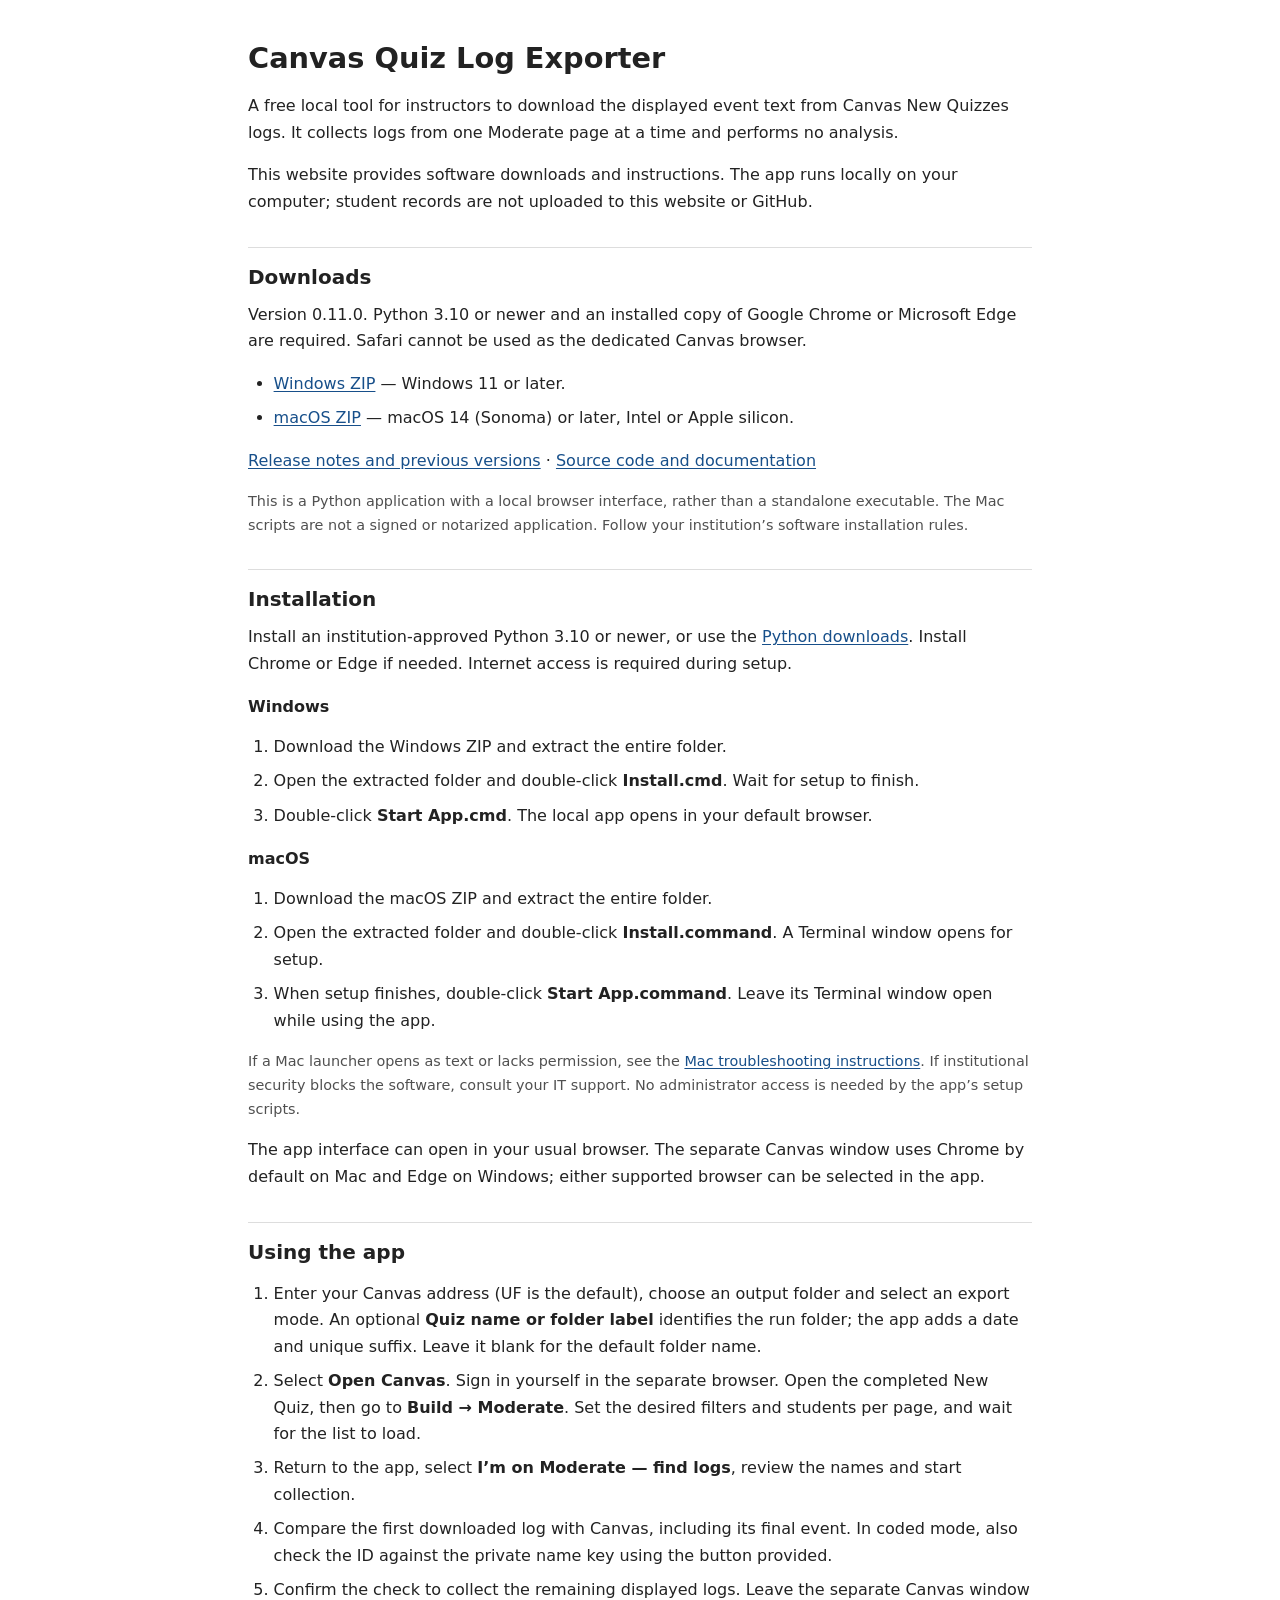
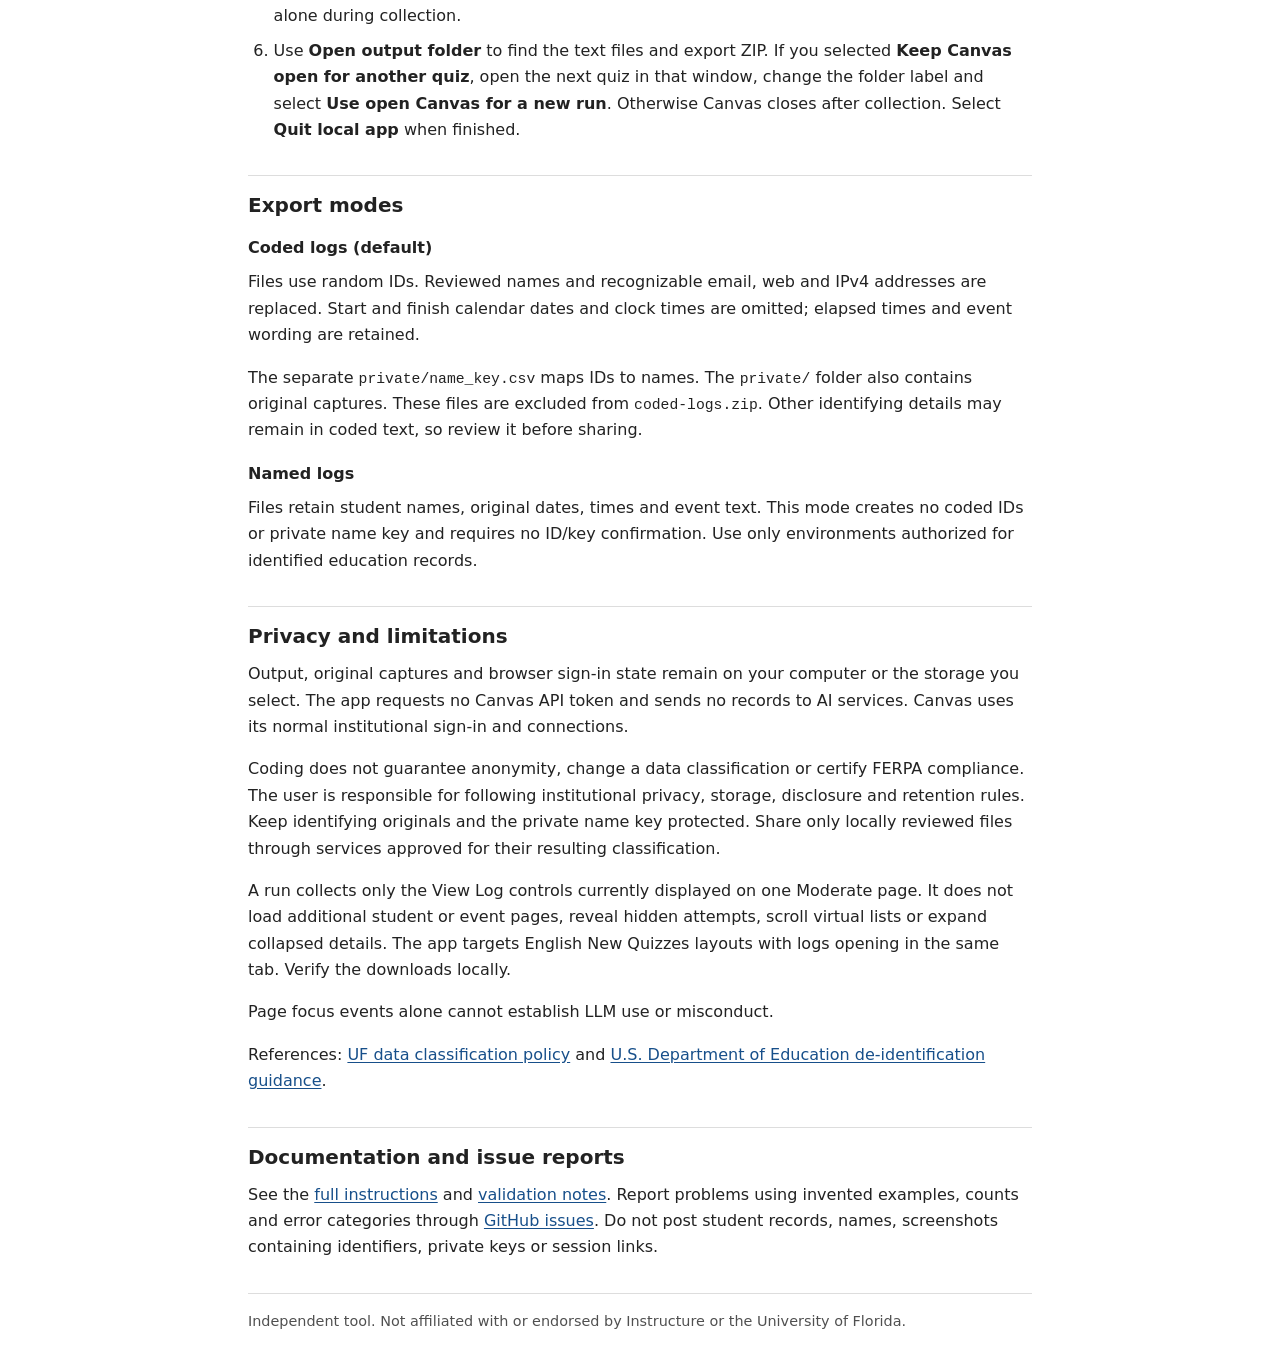
==== commit d6b39743: "Document optional folder labels and keeping Canvas open between quizzes" ====
--- a/docs/index.html
+++ b/docs/index.html
@@ -15,7 +15,7 @@
 
   <section aria-labelledby="downloads">
     <h2 id="downloads">Downloads</h2>
-    <p>Version 0.10.0. Python 3.10 or newer and an installed copy of Google Chrome or Microsoft Edge are required. Safari cannot be used as the dedicated Canvas browser.</p>
+    <p>Version 0.11.0. Python 3.10 or newer and an installed copy of Google Chrome or Microsoft Edge are required. Safari cannot be used as the dedicated Canvas browser.</p>
     <ul>
       <li><a href="https://github.com/davidjulian/canvas-quiz-log-exporter/releases/latest/download/canvas-quick-capture.zip">Windows ZIP</a> — Windows 11 or later.</li>
       <li><a href="https://github.com/davidjulian/canvas-quiz-log-exporter/releases/latest/download/canvas-quiz-log-exporter-macos.zip">macOS ZIP</a> — macOS 14 (Sonoma) or later, Intel or Apple silicon.</li>
@@ -46,12 +46,12 @@
   <section aria-labelledby="workflow">
     <h2 id="workflow">Using the app</h2>
     <ol>
-      <li>Enter your Canvas address (UF is the default), choose an output folder and select an export mode.</li>
+      <li>Enter your Canvas address (UF is the default), choose an output folder and select an export mode. An optional <strong>Quiz name or folder label</strong> identifies the run folder; the app adds a date and unique suffix. Leave it blank for the default folder name.</li>
       <li>Select <strong>Open Canvas</strong>. Sign in yourself in the separate browser. Open the completed New Quiz, then go to <strong>Build → Moderate</strong>. Set the desired filters and students per page, and wait for the list to load.</li>
       <li>Return to the app, select <strong>I’m on Moderate — find logs</strong>, review the names and start collection.</li>
       <li>Compare the first downloaded log with Canvas, including its final event. In coded mode, also check the ID against the private name key using the button provided.</li>
       <li>Confirm the check to collect the remaining displayed logs. Leave the separate Canvas window alone during collection.</li>
-      <li>Use <strong>Open output folder</strong> to find the text files and export ZIP. Select <strong>Quit local app</strong> when finished.</li>
+      <li>Use <strong>Open output folder</strong> to find the text files and export ZIP. If you selected <strong>Keep Canvas open for another quiz</strong>, open the next quiz in that window, change the folder label and select <strong>Use open Canvas for a new run</strong>. Otherwise Canvas closes after collection. Select <strong>Quit local app</strong> when finished.</li>
     </ol>
   </section>
 
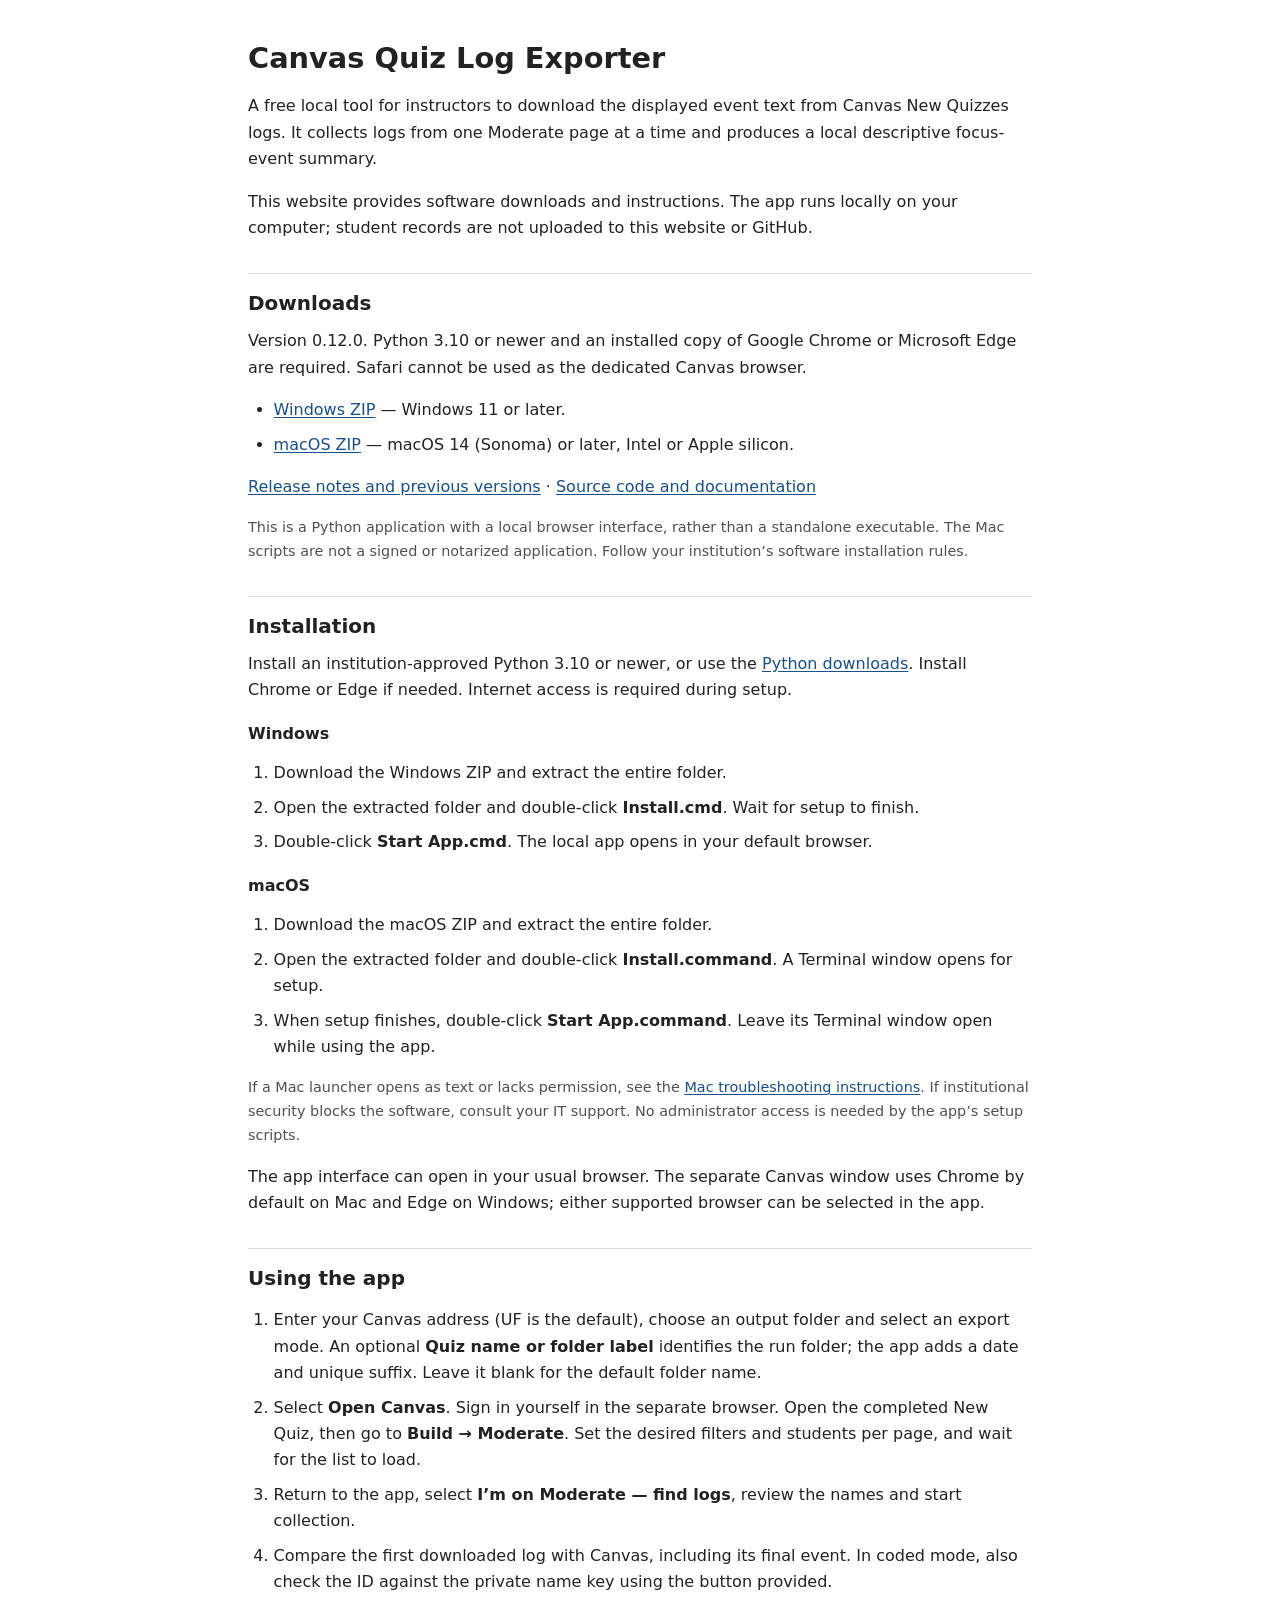
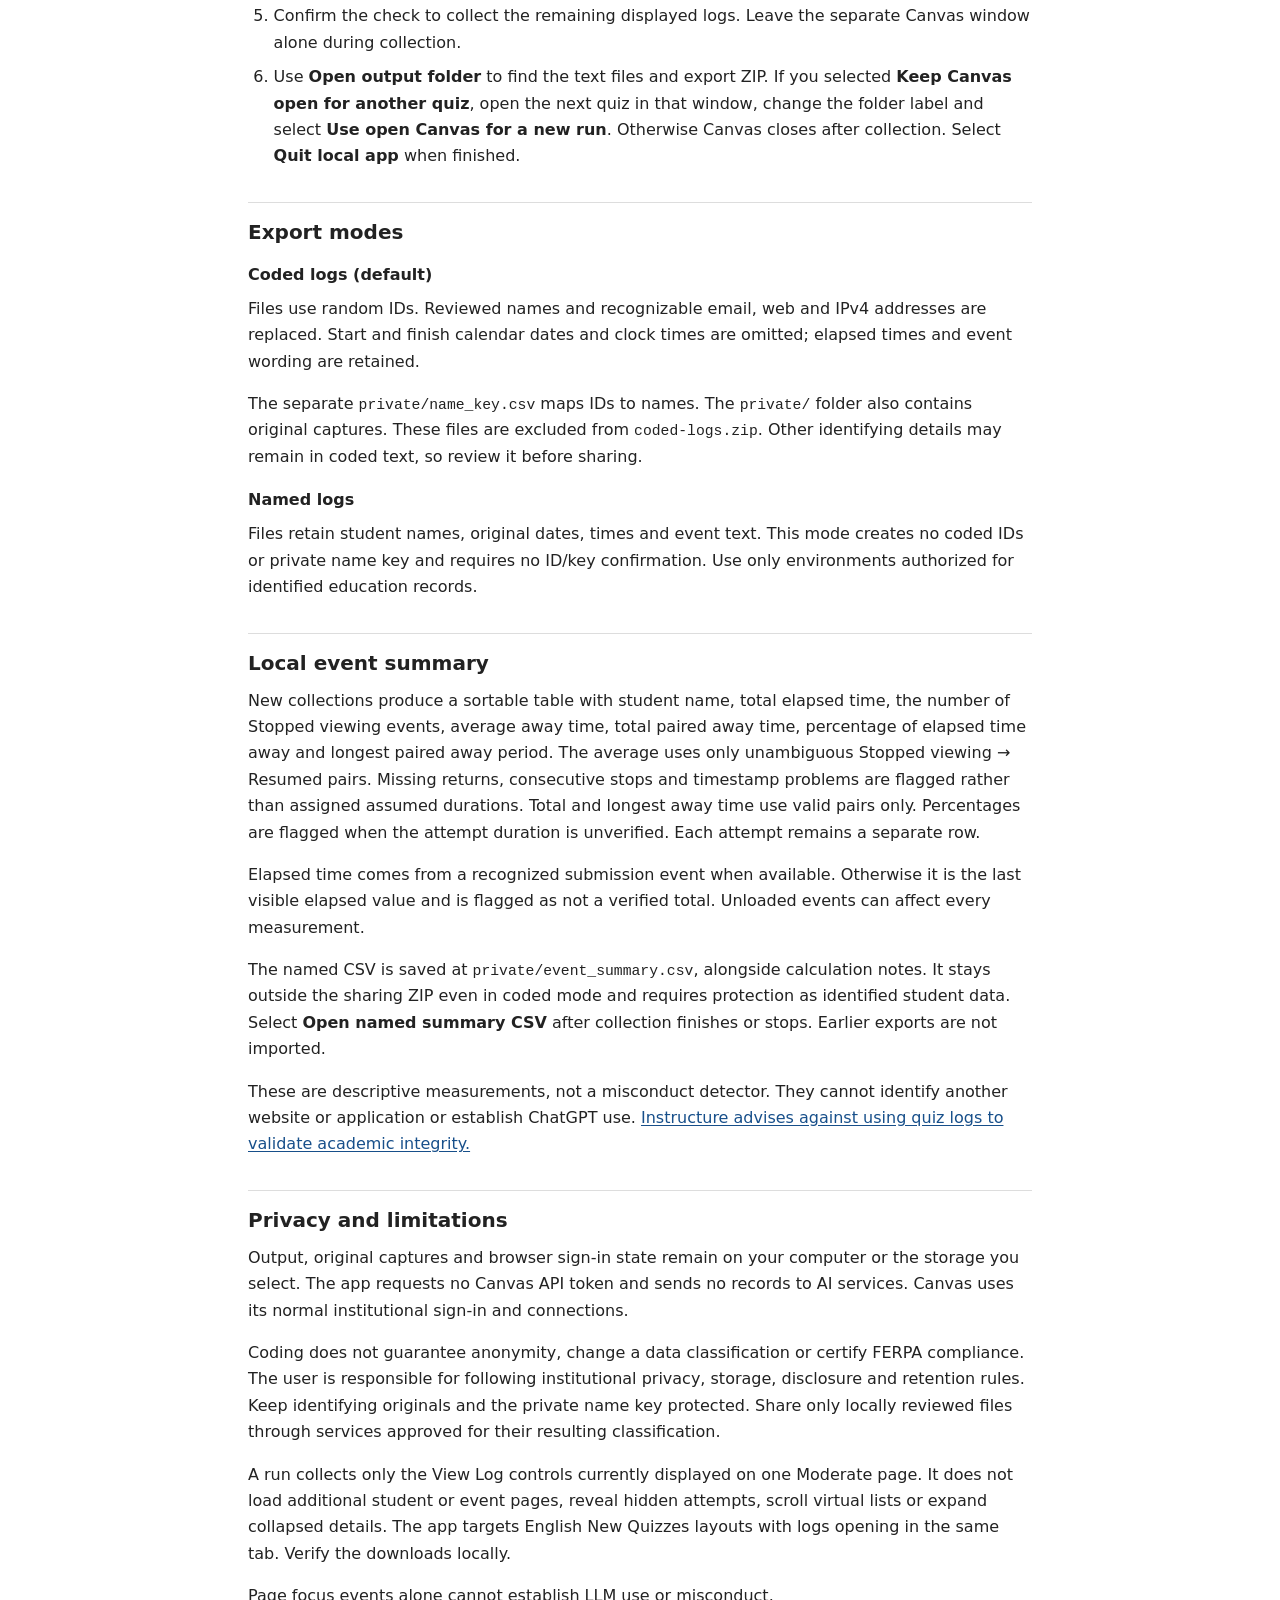
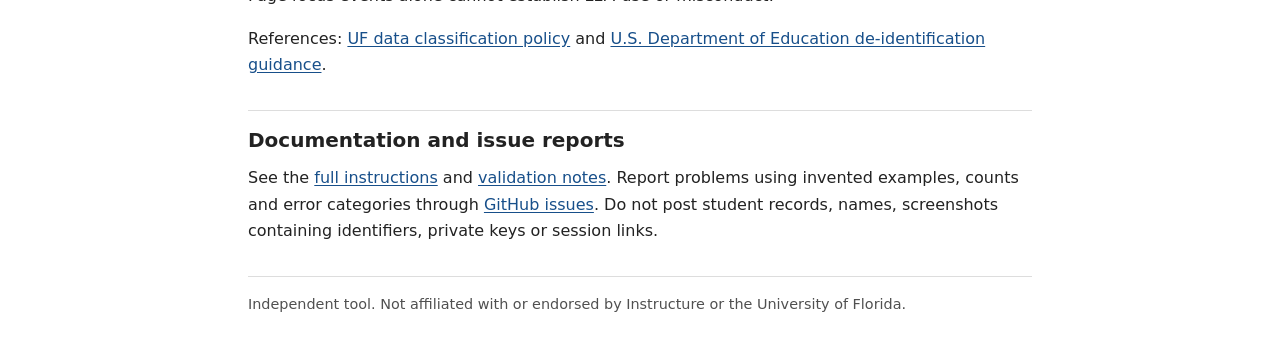
==== commit 1d5a18f1: "Document the local named event summary and finish its table layout" ====
--- a/docs/index.html
+++ b/docs/index.html
@@ -10,12 +10,12 @@
 <body>
 <main>
   <h1>Canvas Quiz Log Exporter</h1>
-  <p>A free local tool for instructors to download the displayed event text from Canvas New Quizzes logs. It collects logs from one Moderate page at a time and performs no analysis.</p>
+  <p>A free local tool for instructors to download the displayed event text from Canvas New Quizzes logs. It collects logs from one Moderate page at a time and produces a local descriptive focus-event summary.</p>
   <p>This website provides software downloads and instructions. The app runs locally on your computer; student records are not uploaded to this website or GitHub.</p>
 
   <section aria-labelledby="downloads">
     <h2 id="downloads">Downloads</h2>
-    <p>Version 0.11.0. Python 3.10 or newer and an installed copy of Google Chrome or Microsoft Edge are required. Safari cannot be used as the dedicated Canvas browser.</p>
+    <p>Version 0.12.0. Python 3.10 or newer and an installed copy of Google Chrome or Microsoft Edge are required. Safari cannot be used as the dedicated Canvas browser.</p>
     <ul>
       <li><a href="https://github.com/davidjulian/canvas-quiz-log-exporter/releases/latest/download/canvas-quick-capture.zip">Windows ZIP</a> — Windows 11 or later.</li>
       <li><a href="https://github.com/davidjulian/canvas-quiz-log-exporter/releases/latest/download/canvas-quiz-log-exporter-macos.zip">macOS ZIP</a> — macOS 14 (Sonoma) or later, Intel or Apple silicon.</li>
@@ -64,6 +64,14 @@
     <p>Files retain student names, original dates, times and event text. This mode creates no coded IDs or private name key and requires no ID/key confirmation. Use only environments authorized for identified education records.</p>
   </section>
 
+  <section aria-labelledby="summary">
+    <h2 id="summary">Local event summary</h2>
+    <p>New collections produce a sortable table with student name, total elapsed time, the number of Stopped viewing events, average away time, total paired away time, percentage of elapsed time away and longest paired away period. The average uses only unambiguous Stopped viewing → Resumed pairs. Missing returns, consecutive stops and timestamp problems are flagged rather than assigned assumed durations. Total and longest away time use valid pairs only. Percentages are flagged when the attempt duration is unverified. Each attempt remains a separate row.</p>
+    <p>Elapsed time comes from a recognized submission event when available. Otherwise it is the last visible elapsed value and is flagged as not a verified total. Unloaded events can affect every measurement.</p>
+    <p>The named CSV is saved at <code>private/event_summary.csv</code>, alongside calculation notes. It stays outside the sharing ZIP even in coded mode and requires protection as identified student data. Select <strong>Open named summary CSV</strong> after collection finishes or stops. Earlier exports are not imported.</p>
+    <p>These are descriptive measurements, not a misconduct detector. They cannot identify another website or application or establish ChatGPT use. <a href="https://community.instructure.com/en/kb/articles/661091-unknown">Instructure advises against using quiz logs to validate academic integrity.</a></p>
+  </section>
+
   <section aria-labelledby="privacy">
     <h2 id="privacy">Privacy and limitations</h2>
     <p>Output, original captures and browser sign-in state remain on your computer or the storage you select. The app requests no Canvas API token and sends no records to AI services. Canvas uses its normal institutional sign-in and connections.</p>
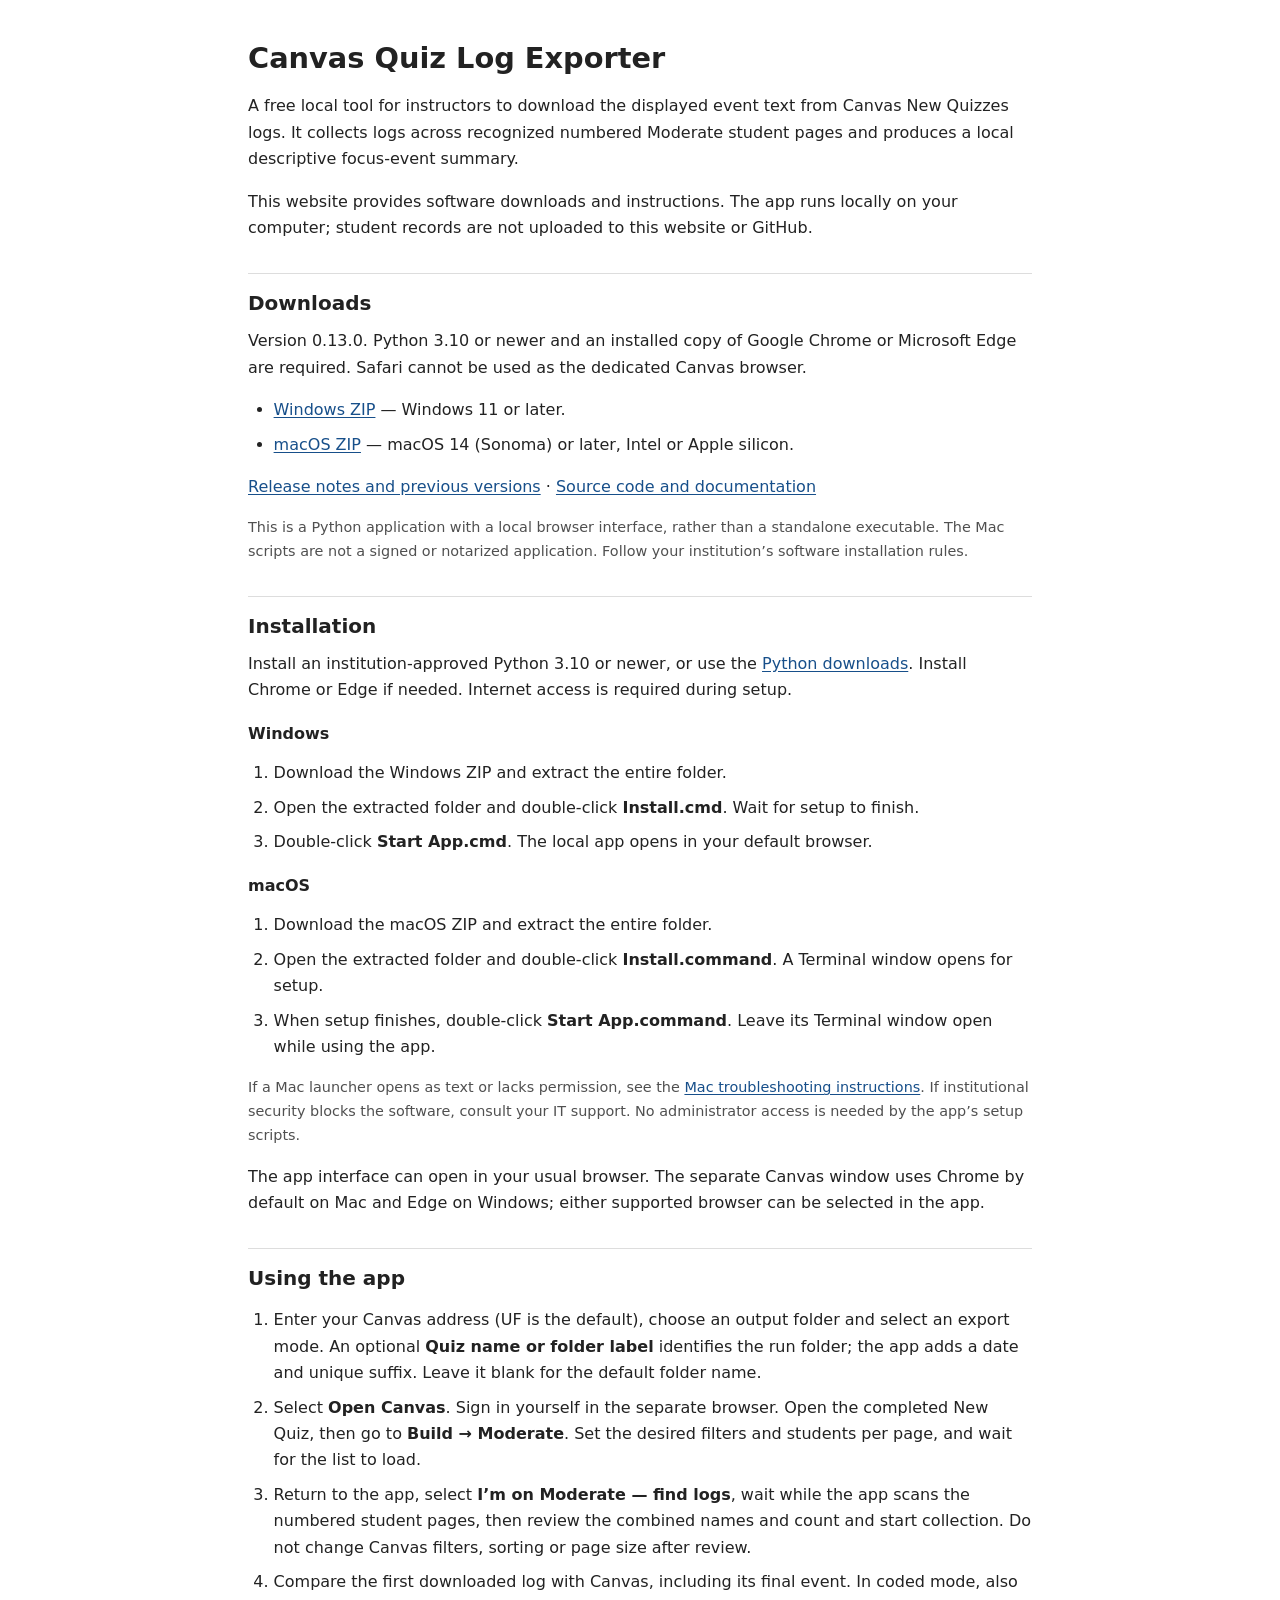
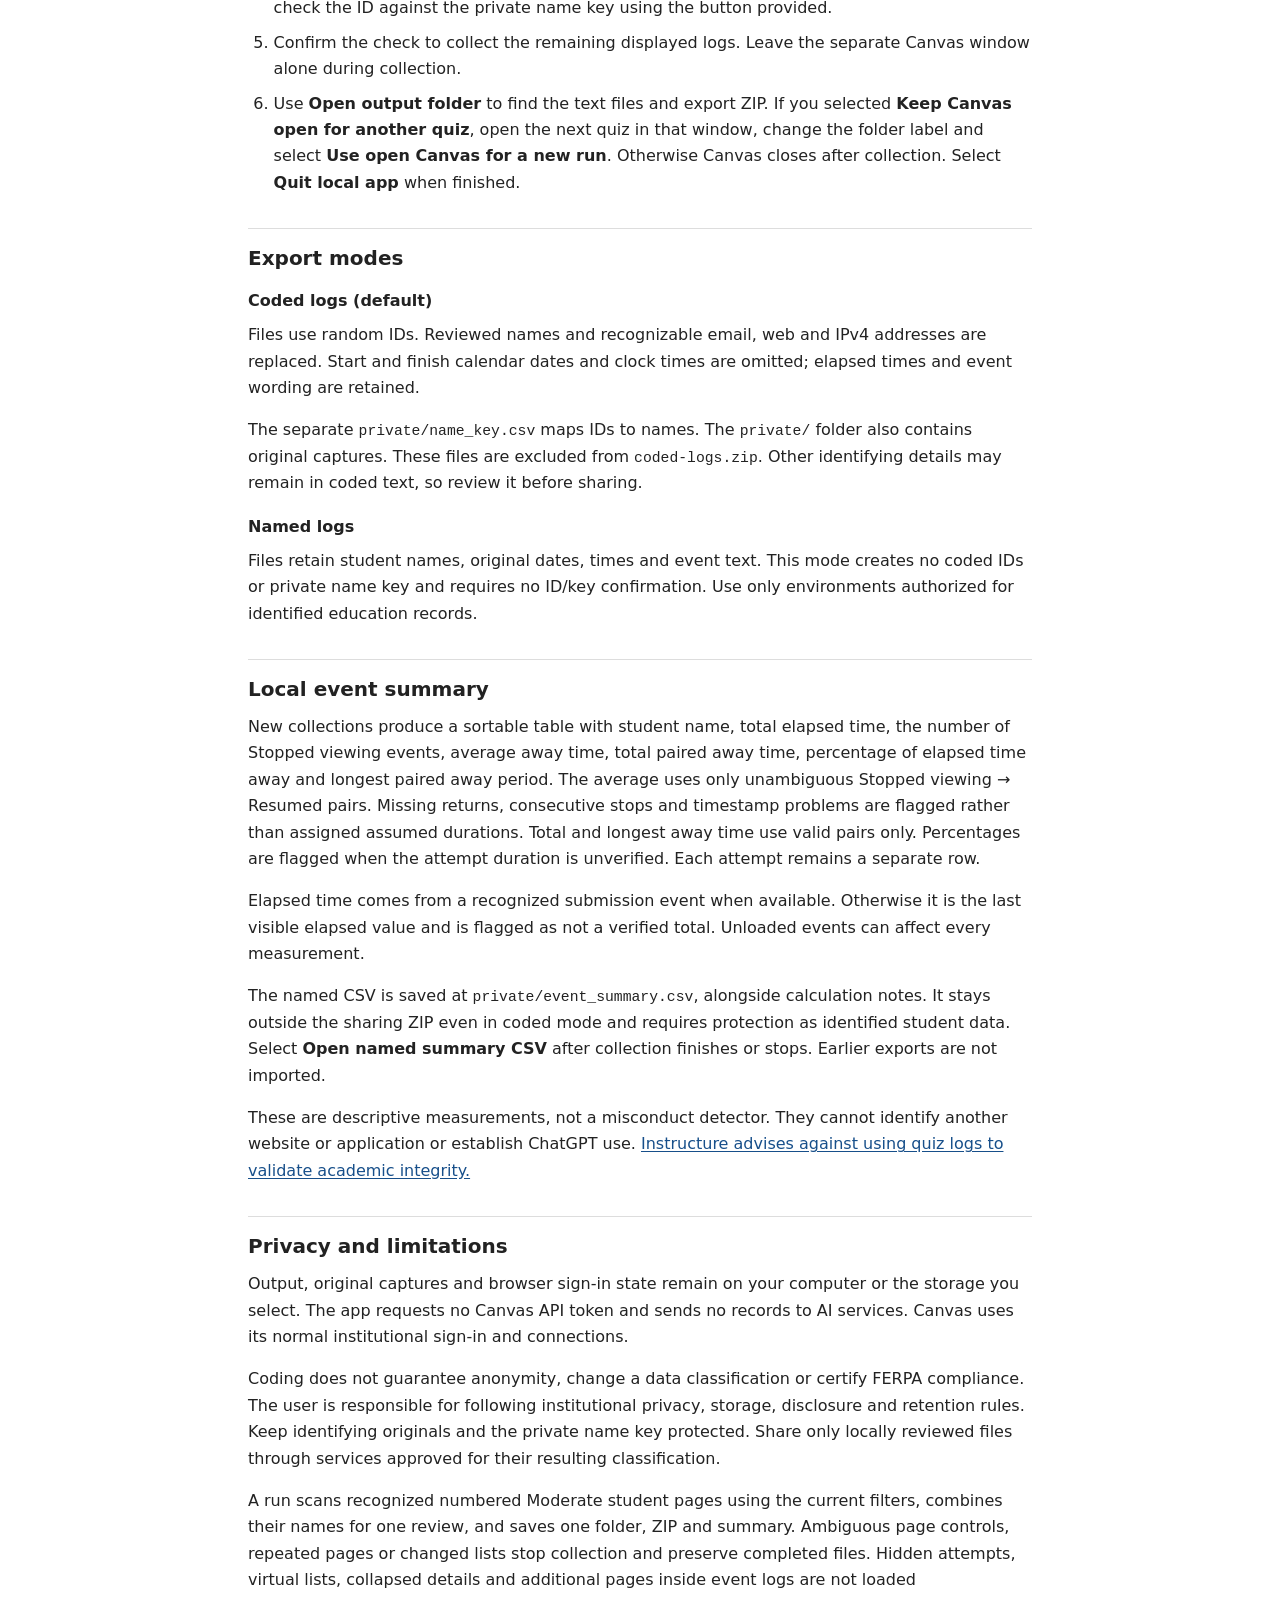
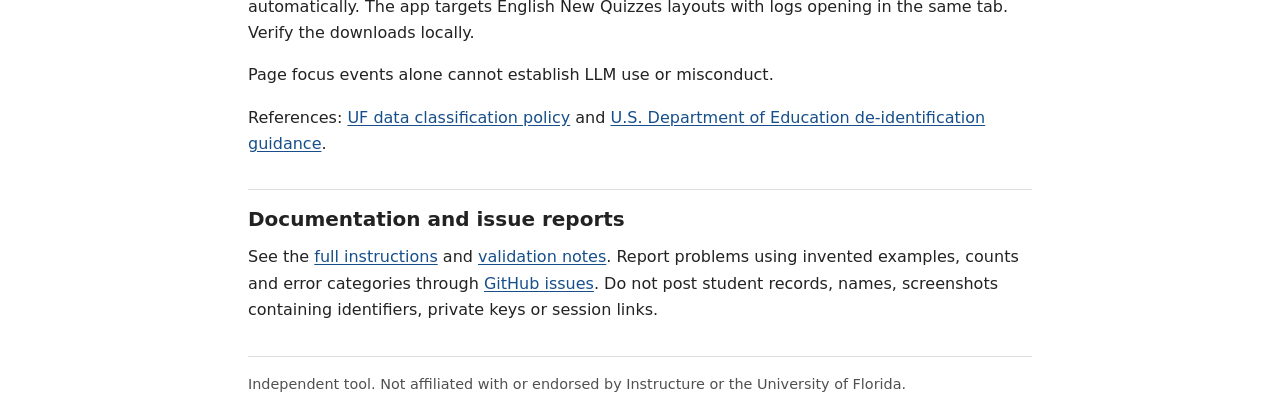
==== commit 0feba8f1: "Document verified student pagination and update public downloads" ====
--- a/docs/index.html
+++ b/docs/index.html
@@ -10,12 +10,12 @@
 <body>
 <main>
   <h1>Canvas Quiz Log Exporter</h1>
-  <p>A free local tool for instructors to download the displayed event text from Canvas New Quizzes logs. It collects logs from one Moderate page at a time and produces a local descriptive focus-event summary.</p>
+  <p>A free local tool for instructors to download the displayed event text from Canvas New Quizzes logs. It collects logs across recognized numbered Moderate student pages and produces a local descriptive focus-event summary.</p>
   <p>This website provides software downloads and instructions. The app runs locally on your computer; student records are not uploaded to this website or GitHub.</p>
 
   <section aria-labelledby="downloads">
     <h2 id="downloads">Downloads</h2>
-    <p>Version 0.12.0. Python 3.10 or newer and an installed copy of Google Chrome or Microsoft Edge are required. Safari cannot be used as the dedicated Canvas browser.</p>
+    <p>Version 0.13.0. Python 3.10 or newer and an installed copy of Google Chrome or Microsoft Edge are required. Safari cannot be used as the dedicated Canvas browser.</p>
     <ul>
       <li><a href="https://github.com/davidjulian/canvas-quiz-log-exporter/releases/latest/download/canvas-quick-capture.zip">Windows ZIP</a> — Windows 11 or later.</li>
       <li><a href="https://github.com/davidjulian/canvas-quiz-log-exporter/releases/latest/download/canvas-quiz-log-exporter-macos.zip">macOS ZIP</a> — macOS 14 (Sonoma) or later, Intel or Apple silicon.</li>
@@ -48,7 +48,7 @@
     <ol>
       <li>Enter your Canvas address (UF is the default), choose an output folder and select an export mode. An optional <strong>Quiz name or folder label</strong> identifies the run folder; the app adds a date and unique suffix. Leave it blank for the default folder name.</li>
       <li>Select <strong>Open Canvas</strong>. Sign in yourself in the separate browser. Open the completed New Quiz, then go to <strong>Build → Moderate</strong>. Set the desired filters and students per page, and wait for the list to load.</li>
-      <li>Return to the app, select <strong>I’m on Moderate — find logs</strong>, review the names and start collection.</li>
+      <li>Return to the app, select <strong>I’m on Moderate — find logs</strong>, wait while the app scans the numbered student pages, then review the combined names and count and start collection. Do not change Canvas filters, sorting or page size after review.</li>
       <li>Compare the first downloaded log with Canvas, including its final event. In coded mode, also check the ID against the private name key using the button provided.</li>
       <li>Confirm the check to collect the remaining displayed logs. Leave the separate Canvas window alone during collection.</li>
       <li>Use <strong>Open output folder</strong> to find the text files and export ZIP. If you selected <strong>Keep Canvas open for another quiz</strong>, open the next quiz in that window, change the folder label and select <strong>Use open Canvas for a new run</strong>. Otherwise Canvas closes after collection. Select <strong>Quit local app</strong> when finished.</li>
@@ -76,7 +76,7 @@
     <h2 id="privacy">Privacy and limitations</h2>
     <p>Output, original captures and browser sign-in state remain on your computer or the storage you select. The app requests no Canvas API token and sends no records to AI services. Canvas uses its normal institutional sign-in and connections.</p>
     <p>Coding does not guarantee anonymity, change a data classification or certify FERPA compliance. The user is responsible for following institutional privacy, storage, disclosure and retention rules. Keep identifying originals and the private name key protected. Share only locally reviewed files through services approved for their resulting classification.</p>
-    <p>A run collects only the View Log controls currently displayed on one Moderate page. It does not load additional student or event pages, reveal hidden attempts, scroll virtual lists or expand collapsed details. The app targets English New Quizzes layouts with logs opening in the same tab. Verify the downloads locally.</p>
+    <p>A run scans recognized numbered Moderate student pages using the current filters, combines their names for one review, and saves one folder, ZIP and summary. Ambiguous page controls, repeated pages or changed lists stop collection and preserve completed files. Hidden attempts, virtual lists, collapsed details and additional pages inside event logs are not loaded automatically. The app targets English New Quizzes layouts with logs opening in the same tab. Verify the downloads locally.</p>
     <p>Page focus events alone cannot establish LLM use or misconduct.</p>
     <p>References: <a href="https://policy.ufl.edu/policy/data-classification-policy/">UF data classification policy</a> and <a href="https://studentprivacy.ed.gov/faq/what-constitutes-de-identified-records-and-information">U.S. Department of Education de-identification guidance</a>.</p>
   </section>
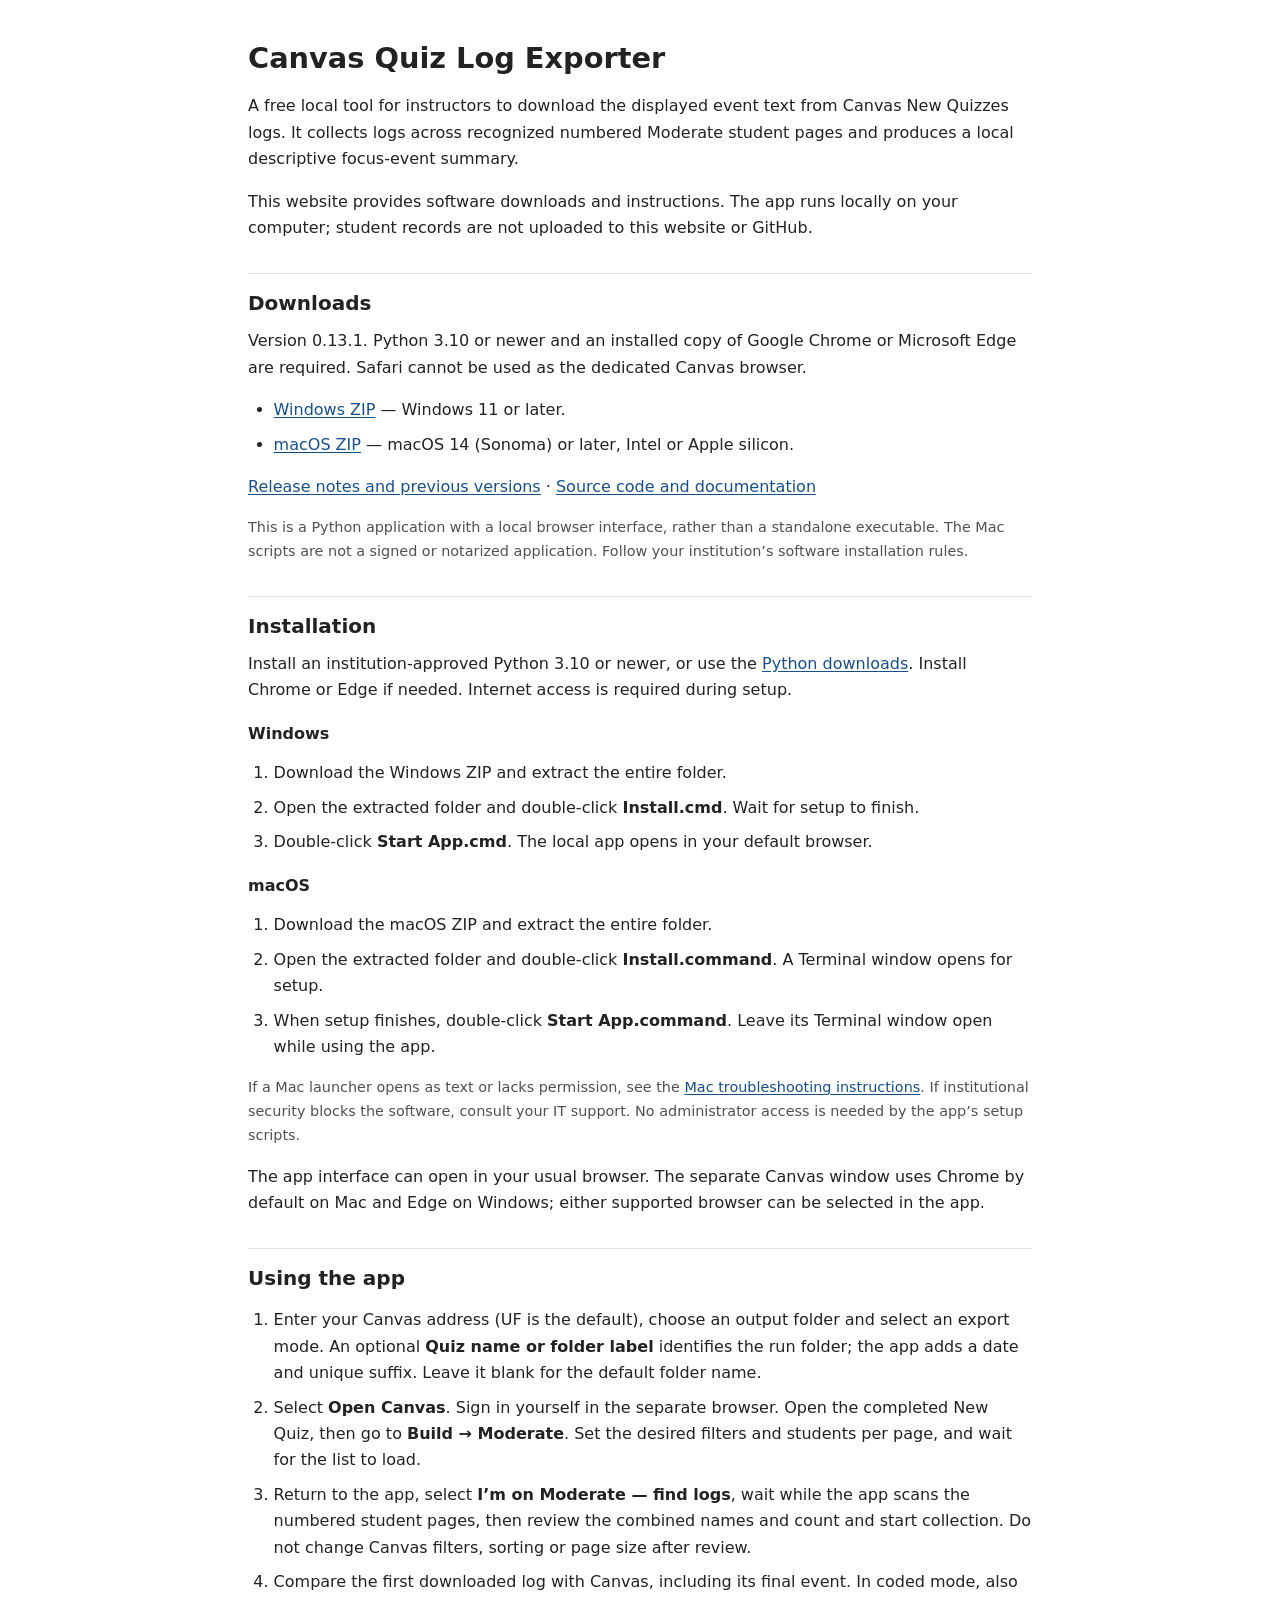
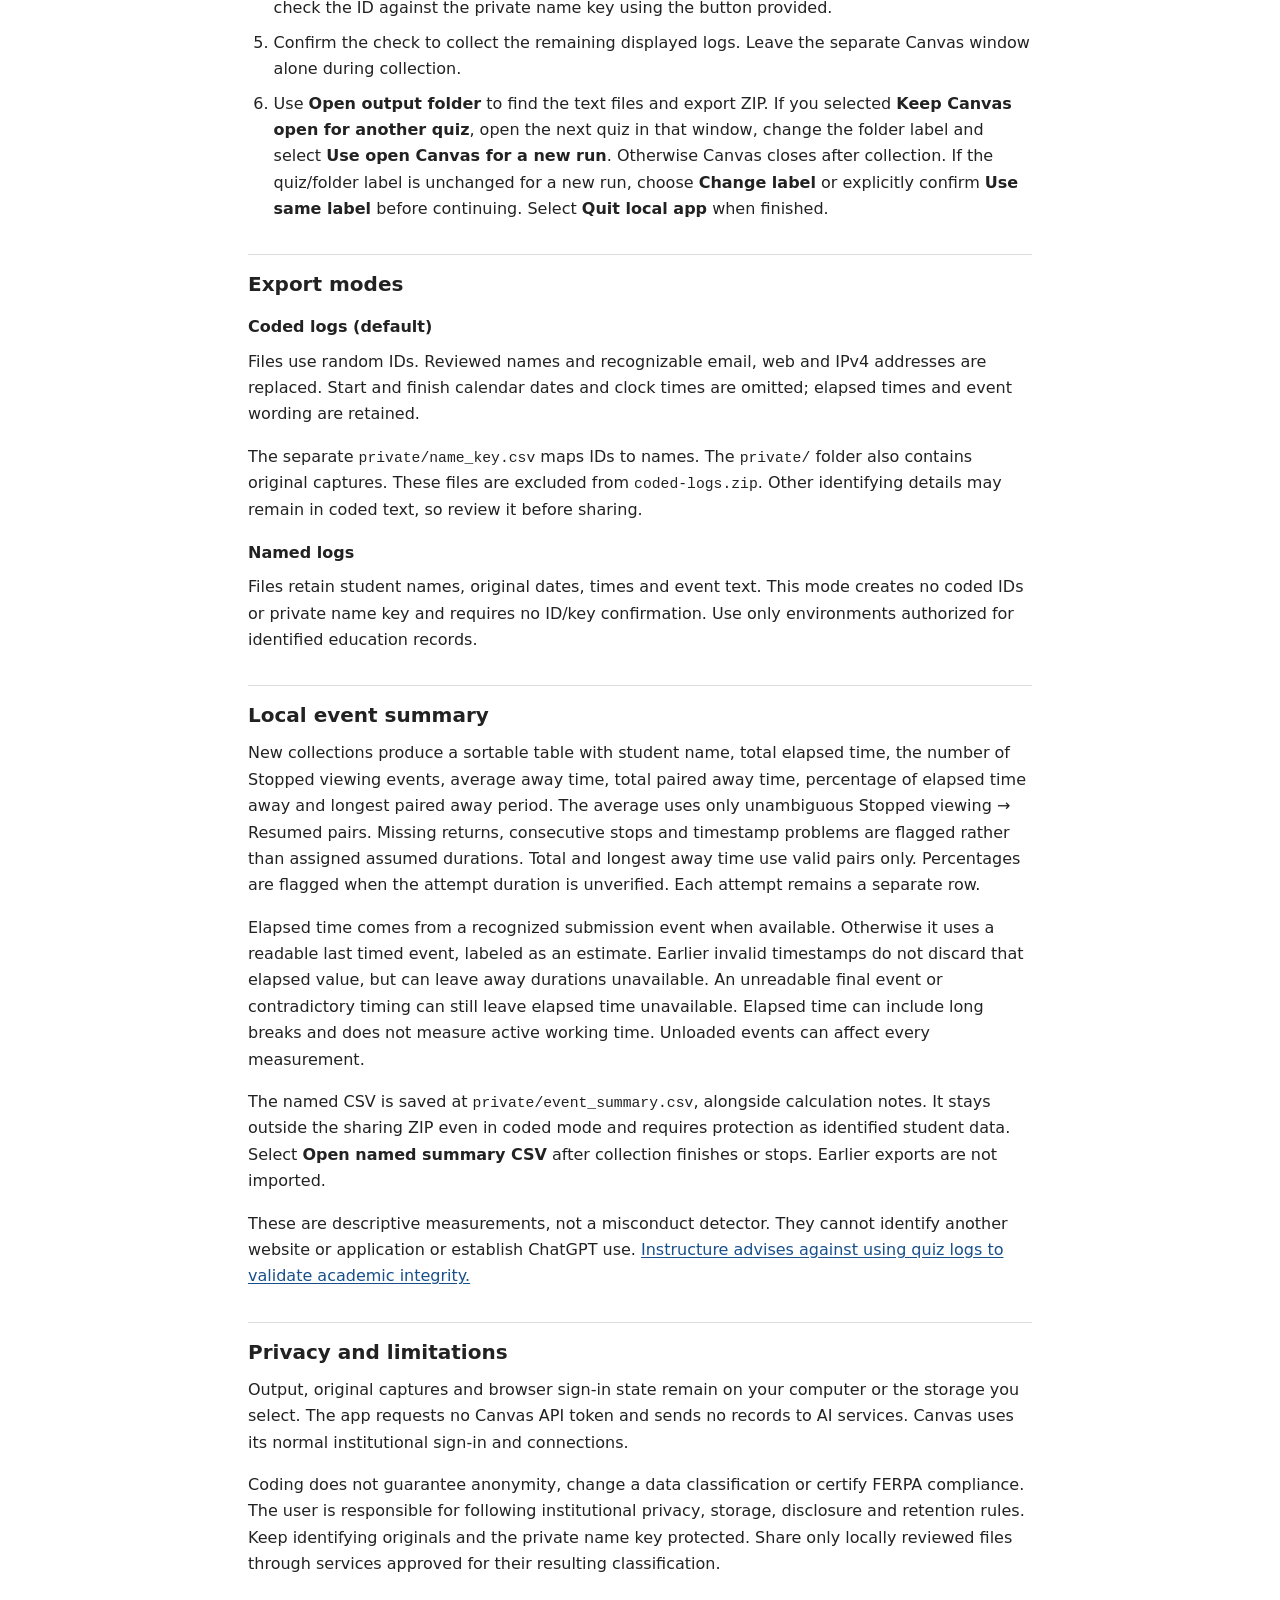
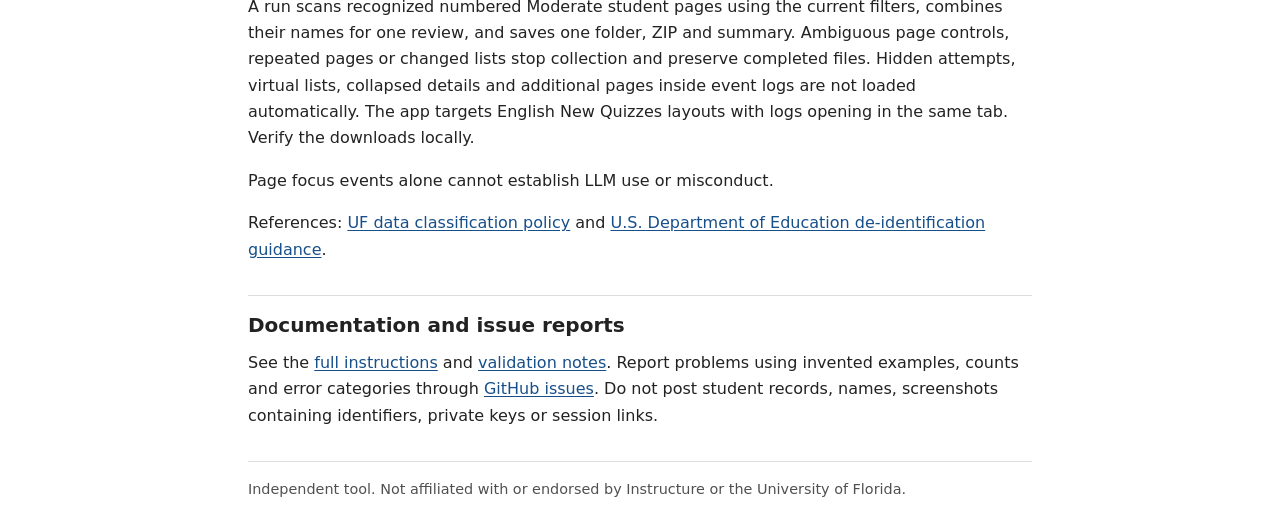
==== commit 75d79451: "Document verified elapsed estimates and folder label warnings" ====
--- a/docs/index.html
+++ b/docs/index.html
@@ -15,7 +15,7 @@
 
   <section aria-labelledby="downloads">
     <h2 id="downloads">Downloads</h2>
-    <p>Version 0.13.0. Python 3.10 or newer and an installed copy of Google Chrome or Microsoft Edge are required. Safari cannot be used as the dedicated Canvas browser.</p>
+    <p>Version 0.13.1. Python 3.10 or newer and an installed copy of Google Chrome or Microsoft Edge are required. Safari cannot be used as the dedicated Canvas browser.</p>
     <ul>
       <li><a href="https://github.com/davidjulian/canvas-quiz-log-exporter/releases/latest/download/canvas-quick-capture.zip">Windows ZIP</a> — Windows 11 or later.</li>
       <li><a href="https://github.com/davidjulian/canvas-quiz-log-exporter/releases/latest/download/canvas-quiz-log-exporter-macos.zip">macOS ZIP</a> — macOS 14 (Sonoma) or later, Intel or Apple silicon.</li>
@@ -51,7 +51,7 @@
       <li>Return to the app, select <strong>I’m on Moderate — find logs</strong>, wait while the app scans the numbered student pages, then review the combined names and count and start collection. Do not change Canvas filters, sorting or page size after review.</li>
       <li>Compare the first downloaded log with Canvas, including its final event. In coded mode, also check the ID against the private name key using the button provided.</li>
       <li>Confirm the check to collect the remaining displayed logs. Leave the separate Canvas window alone during collection.</li>
-      <li>Use <strong>Open output folder</strong> to find the text files and export ZIP. If you selected <strong>Keep Canvas open for another quiz</strong>, open the next quiz in that window, change the folder label and select <strong>Use open Canvas for a new run</strong>. Otherwise Canvas closes after collection. Select <strong>Quit local app</strong> when finished.</li>
+      <li>Use <strong>Open output folder</strong> to find the text files and export ZIP. If you selected <strong>Keep Canvas open for another quiz</strong>, open the next quiz in that window, change the folder label and select <strong>Use open Canvas for a new run</strong>. Otherwise Canvas closes after collection. If the quiz/folder label is unchanged for a new run, choose <strong>Change label</strong> or explicitly confirm <strong>Use same label</strong> before continuing. Select <strong>Quit local app</strong> when finished.</li>
     </ol>
   </section>
 
@@ -67,7 +67,7 @@
   <section aria-labelledby="summary">
     <h2 id="summary">Local event summary</h2>
     <p>New collections produce a sortable table with student name, total elapsed time, the number of Stopped viewing events, average away time, total paired away time, percentage of elapsed time away and longest paired away period. The average uses only unambiguous Stopped viewing → Resumed pairs. Missing returns, consecutive stops and timestamp problems are flagged rather than assigned assumed durations. Total and longest away time use valid pairs only. Percentages are flagged when the attempt duration is unverified. Each attempt remains a separate row.</p>
-    <p>Elapsed time comes from a recognized submission event when available. Otherwise it is the last visible elapsed value and is flagged as not a verified total. Unloaded events can affect every measurement.</p>
+    <p>Elapsed time comes from a recognized submission event when available. Otherwise it uses a readable last timed event, labeled as an estimate. Earlier invalid timestamps do not discard that elapsed value, but can leave away durations unavailable. An unreadable final event or contradictory timing can still leave elapsed time unavailable. Elapsed time can include long breaks and does not measure active working time. Unloaded events can affect every measurement.</p>
     <p>The named CSV is saved at <code>private/event_summary.csv</code>, alongside calculation notes. It stays outside the sharing ZIP even in coded mode and requires protection as identified student data. Select <strong>Open named summary CSV</strong> after collection finishes or stops. Earlier exports are not imported.</p>
     <p>These are descriptive measurements, not a misconduct detector. They cannot identify another website or application or establish ChatGPT use. <a href="https://community.instructure.com/en/kb/articles/661091-unknown">Instructure advises against using quiz logs to validate academic integrity.</a></p>
   </section>
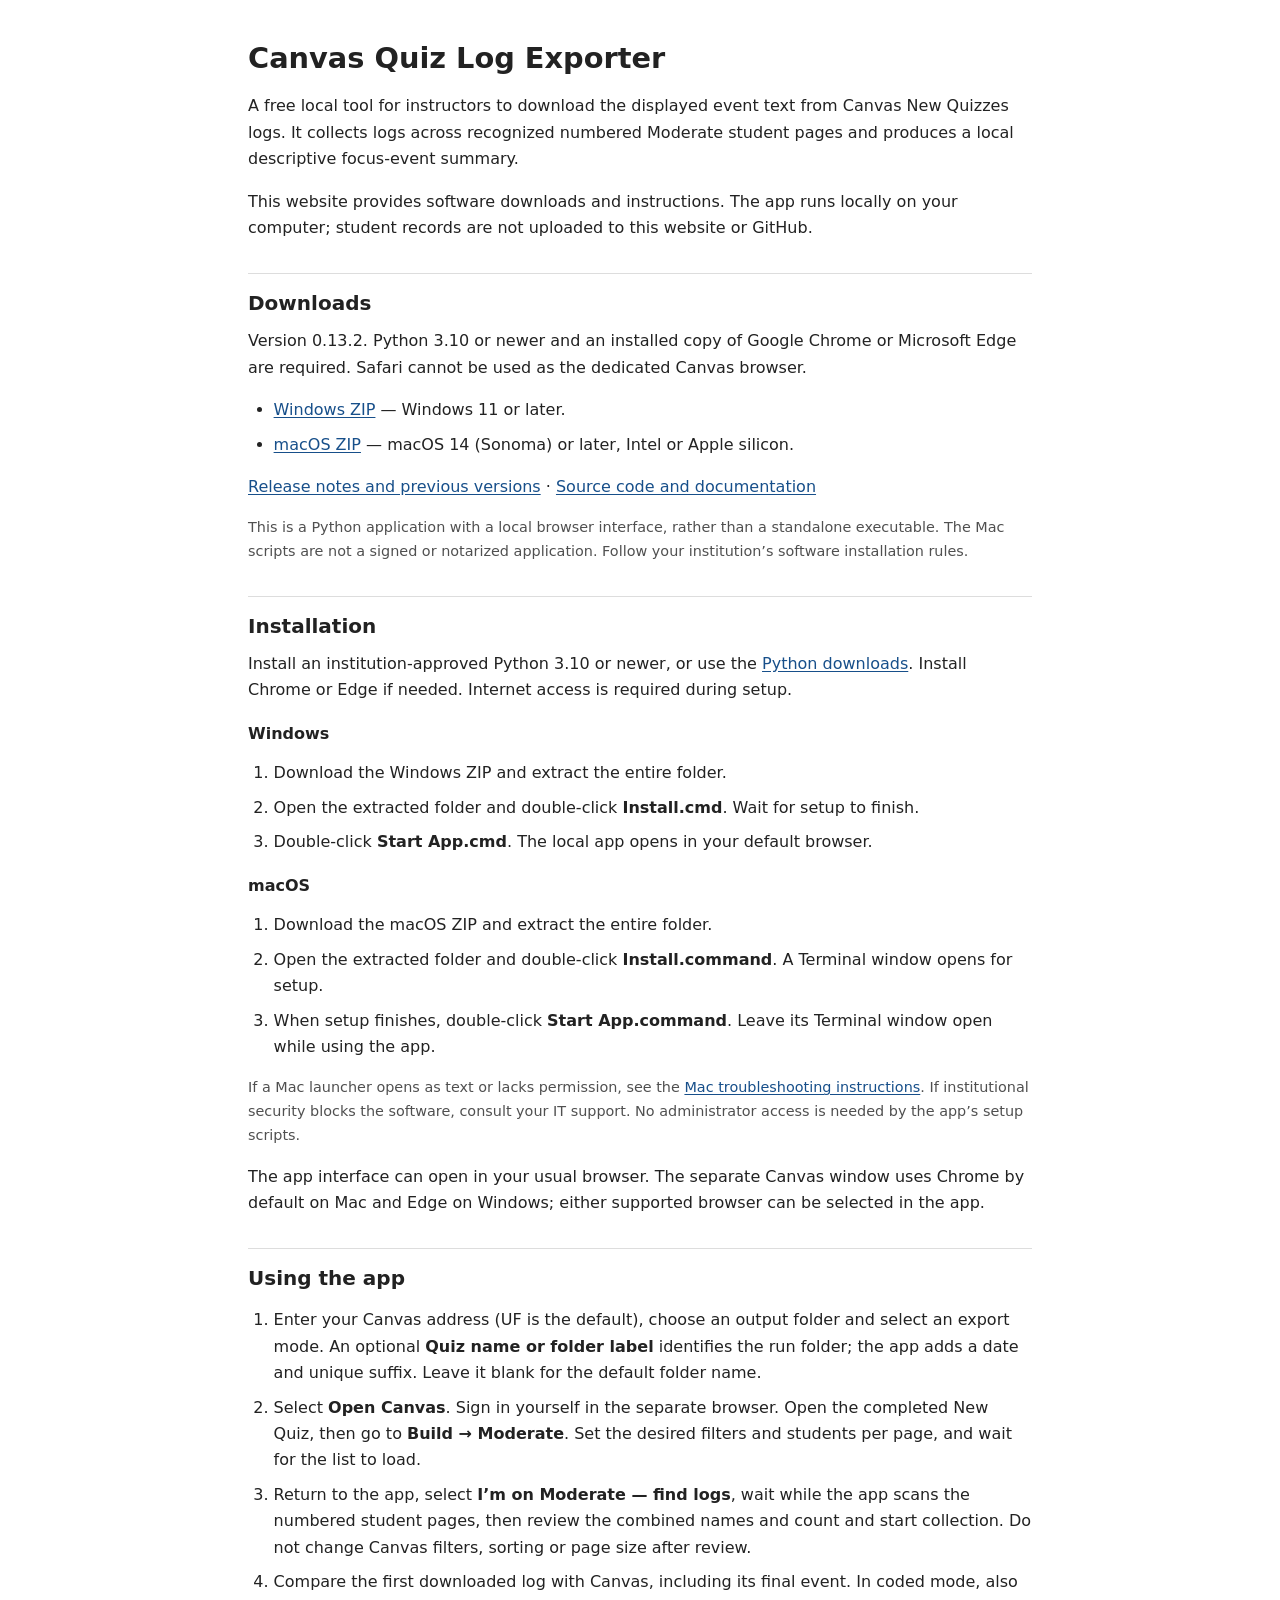
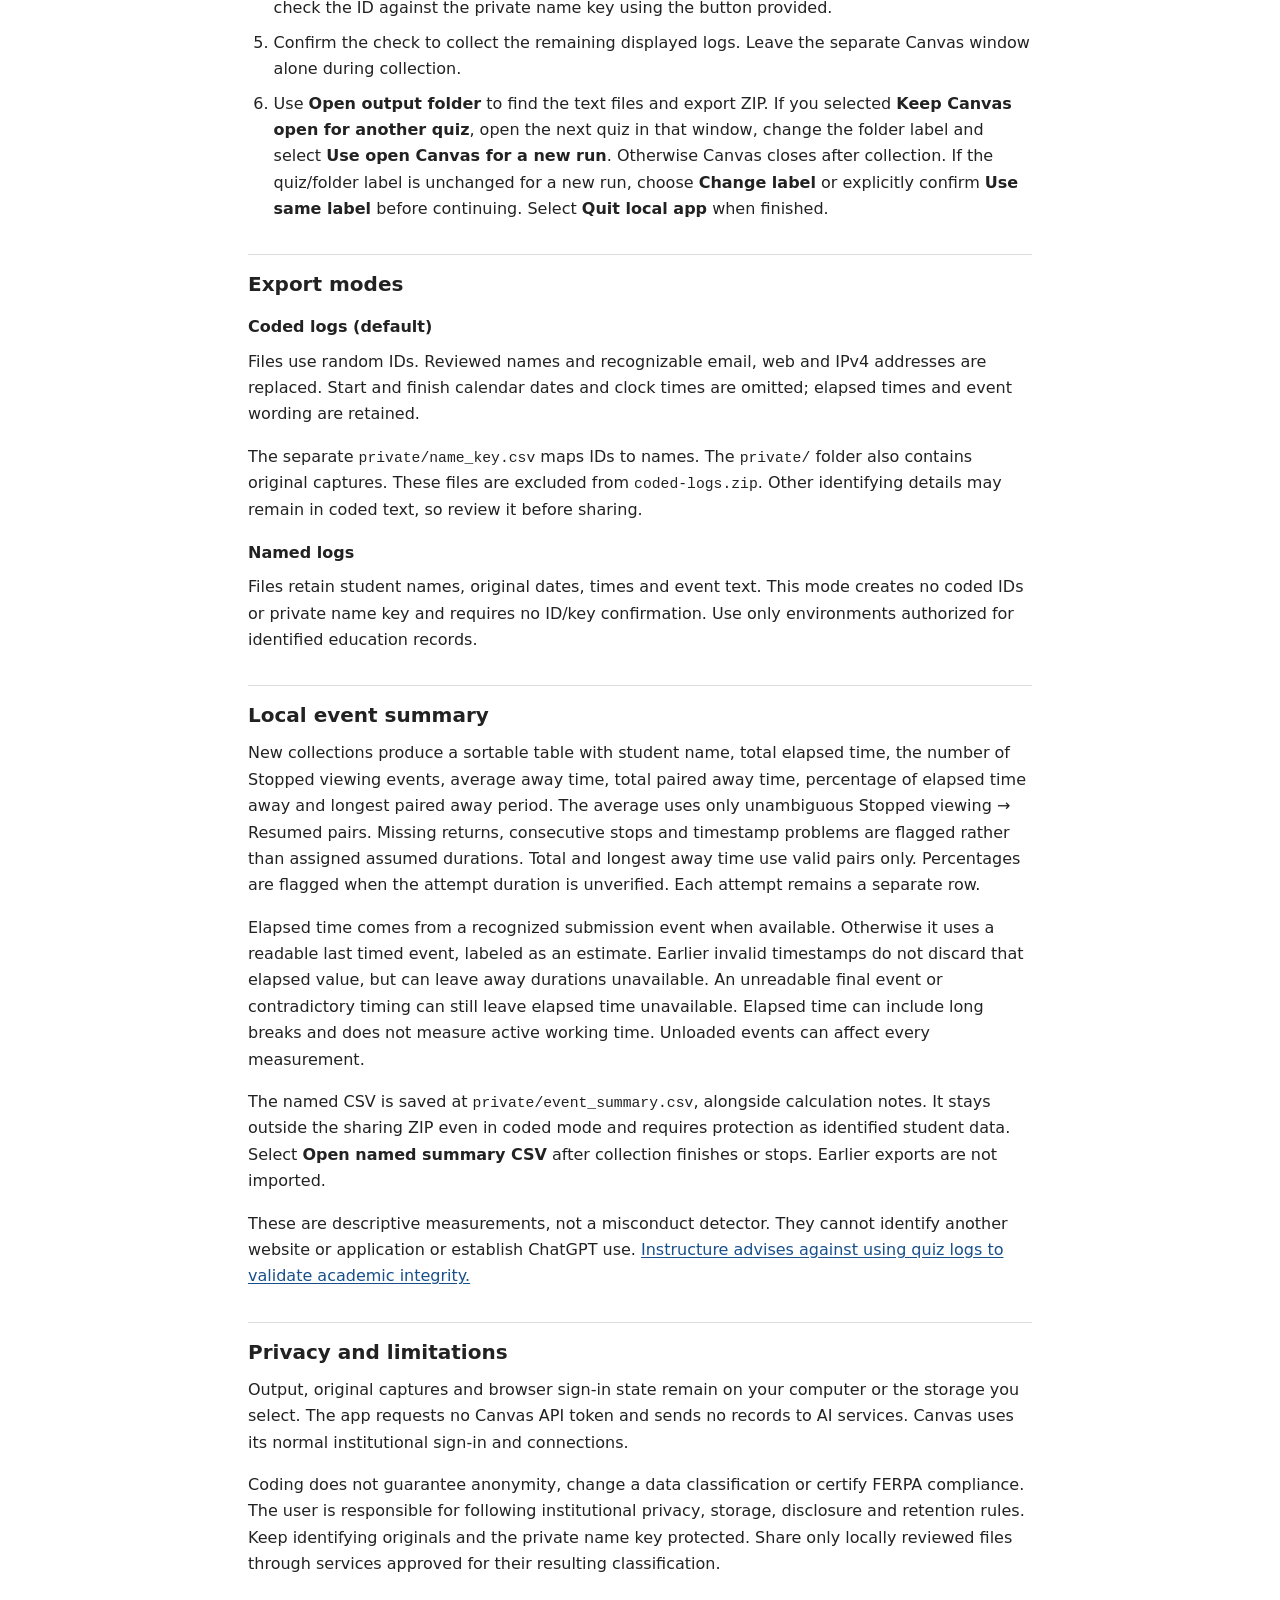
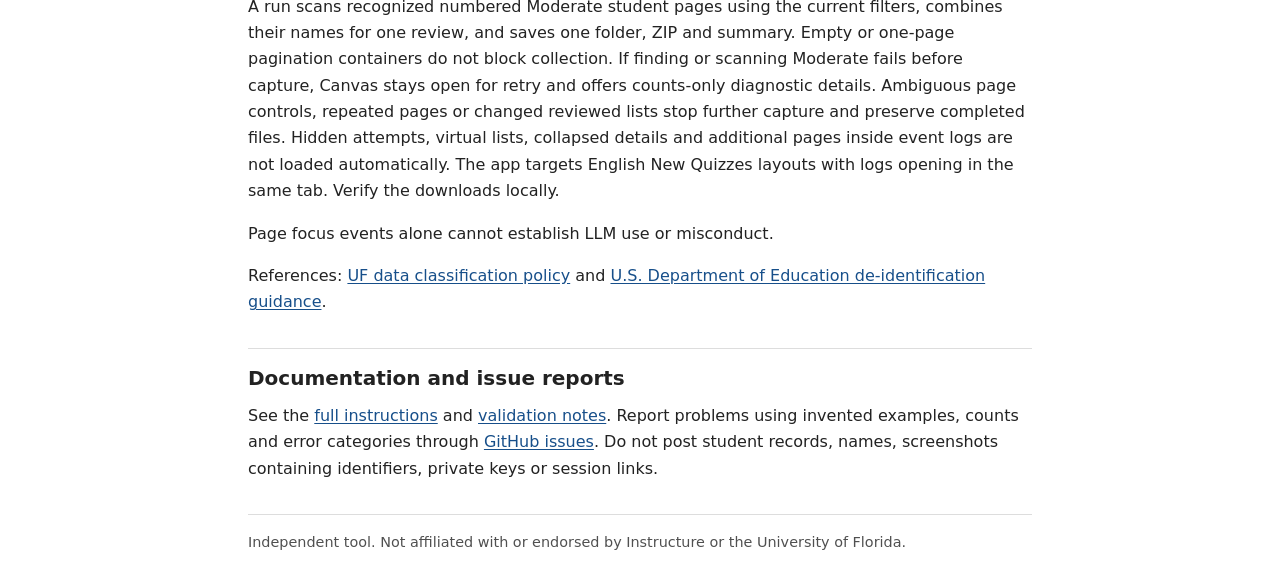
==== commit 4f60eb6e: "Document verified Moderate detection repair and retry behavior" ====
--- a/docs/index.html
+++ b/docs/index.html
@@ -15,7 +15,7 @@
 
   <section aria-labelledby="downloads">
     <h2 id="downloads">Downloads</h2>
-    <p>Version 0.13.1. Python 3.10 or newer and an installed copy of Google Chrome or Microsoft Edge are required. Safari cannot be used as the dedicated Canvas browser.</p>
+    <p>Version 0.13.2. Python 3.10 or newer and an installed copy of Google Chrome or Microsoft Edge are required. Safari cannot be used as the dedicated Canvas browser.</p>
     <ul>
       <li><a href="https://github.com/davidjulian/canvas-quiz-log-exporter/releases/latest/download/canvas-quick-capture.zip">Windows ZIP</a> — Windows 11 or later.</li>
       <li><a href="https://github.com/davidjulian/canvas-quiz-log-exporter/releases/latest/download/canvas-quiz-log-exporter-macos.zip">macOS ZIP</a> — macOS 14 (Sonoma) or later, Intel or Apple silicon.</li>
@@ -76,7 +76,7 @@
     <h2 id="privacy">Privacy and limitations</h2>
     <p>Output, original captures and browser sign-in state remain on your computer or the storage you select. The app requests no Canvas API token and sends no records to AI services. Canvas uses its normal institutional sign-in and connections.</p>
     <p>Coding does not guarantee anonymity, change a data classification or certify FERPA compliance. The user is responsible for following institutional privacy, storage, disclosure and retention rules. Keep identifying originals and the private name key protected. Share only locally reviewed files through services approved for their resulting classification.</p>
-    <p>A run scans recognized numbered Moderate student pages using the current filters, combines their names for one review, and saves one folder, ZIP and summary. Ambiguous page controls, repeated pages or changed lists stop collection and preserve completed files. Hidden attempts, virtual lists, collapsed details and additional pages inside event logs are not loaded automatically. The app targets English New Quizzes layouts with logs opening in the same tab. Verify the downloads locally.</p>
+    <p>A run scans recognized numbered Moderate student pages using the current filters, combines their names for one review, and saves one folder, ZIP and summary. Empty or one-page pagination containers do not block collection. If finding or scanning Moderate fails before capture, Canvas stays open for retry and offers counts-only diagnostic details. Ambiguous page controls, repeated pages or changed reviewed lists stop further capture and preserve completed files. Hidden attempts, virtual lists, collapsed details and additional pages inside event logs are not loaded automatically. The app targets English New Quizzes layouts with logs opening in the same tab. Verify the downloads locally.</p>
     <p>Page focus events alone cannot establish LLM use or misconduct.</p>
     <p>References: <a href="https://policy.ufl.edu/policy/data-classification-policy/">UF data classification policy</a> and <a href="https://studentprivacy.ed.gov/faq/what-constitutes-de-identified-records-and-information">U.S. Department of Education de-identification guidance</a>.</p>
   </section>
